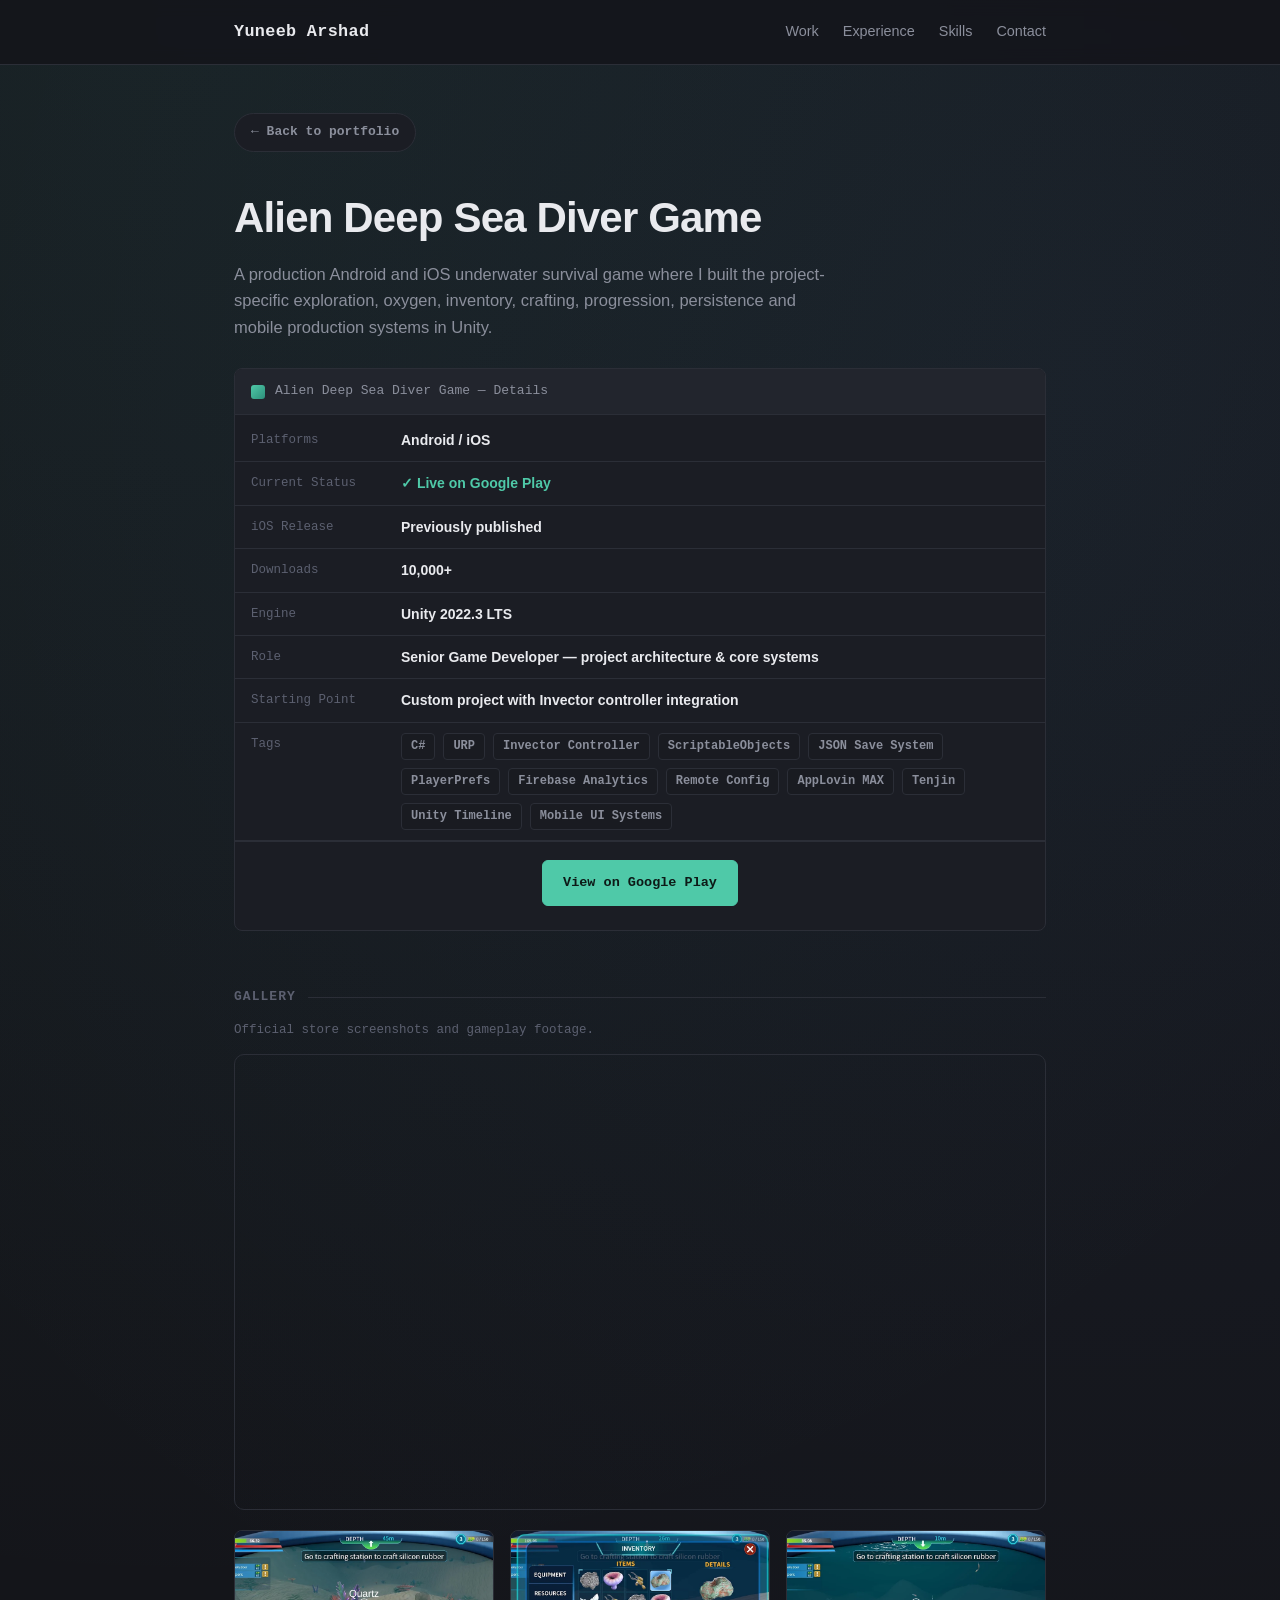
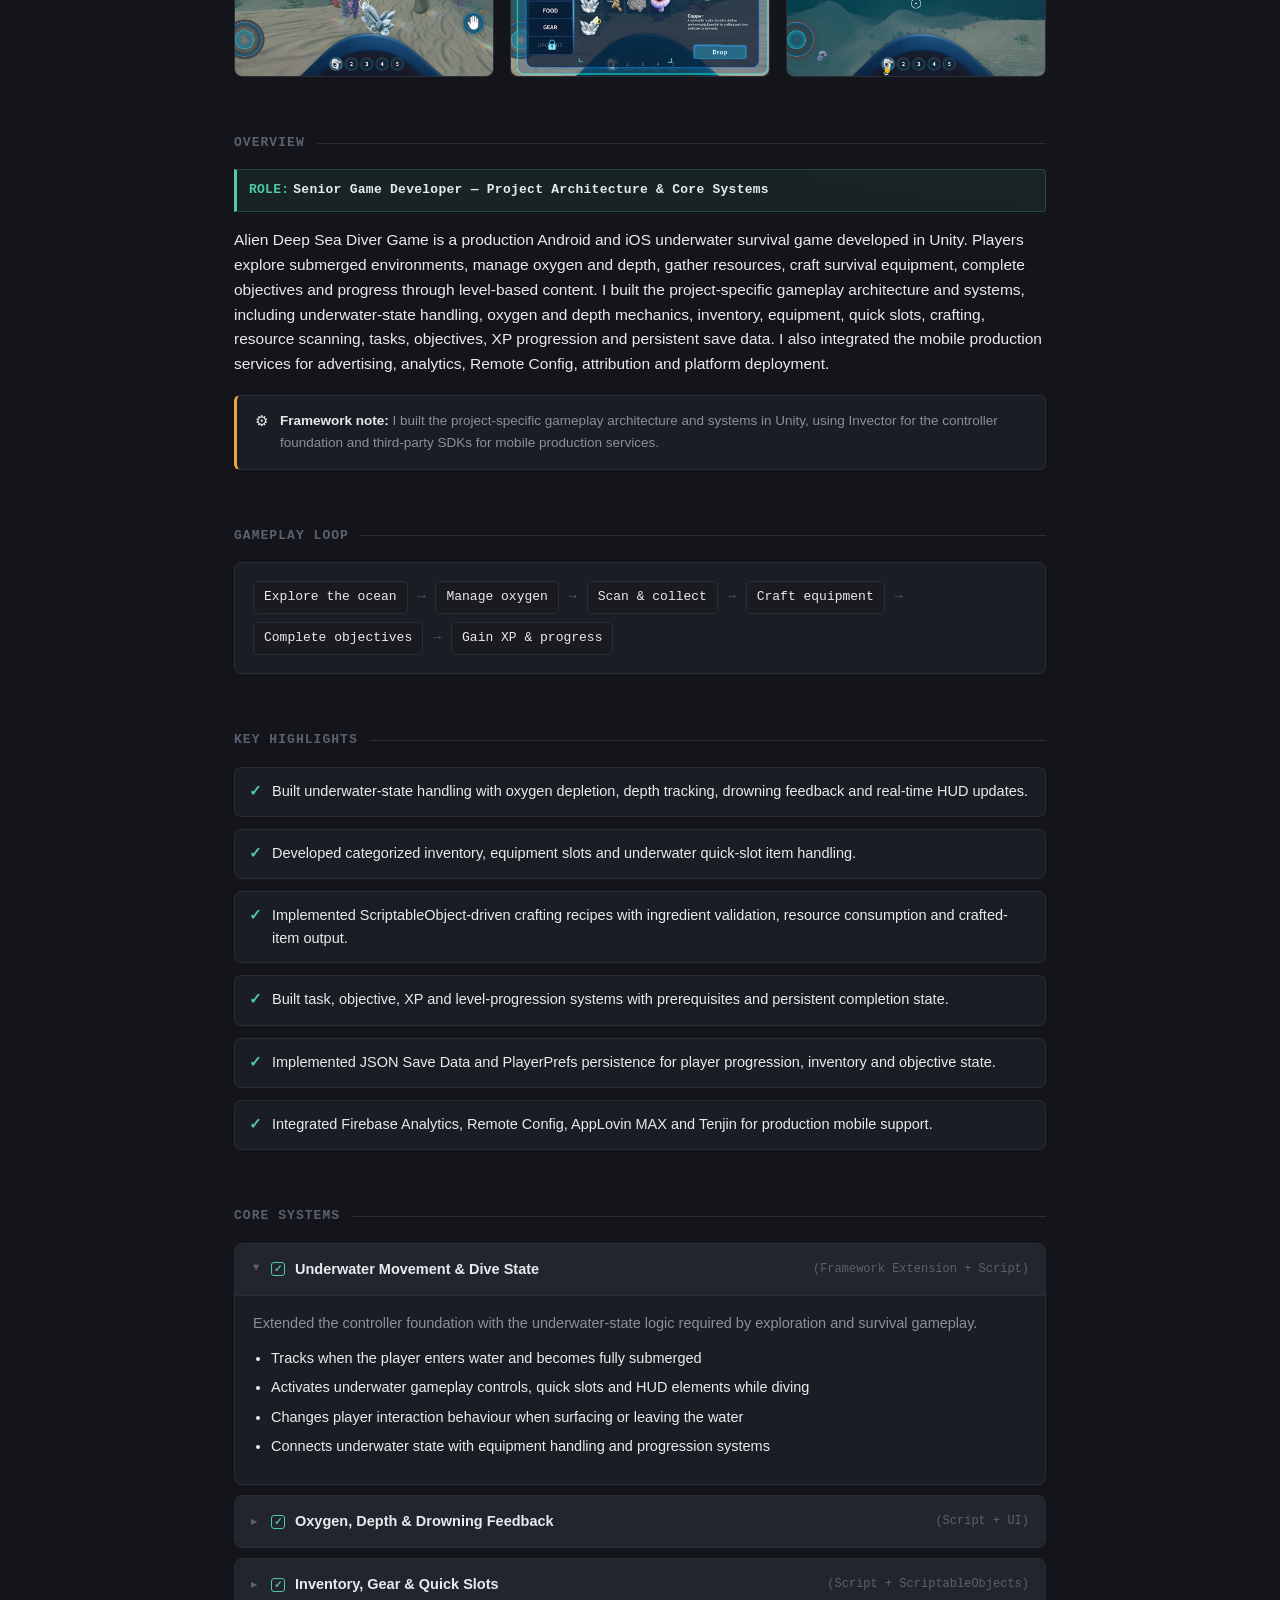
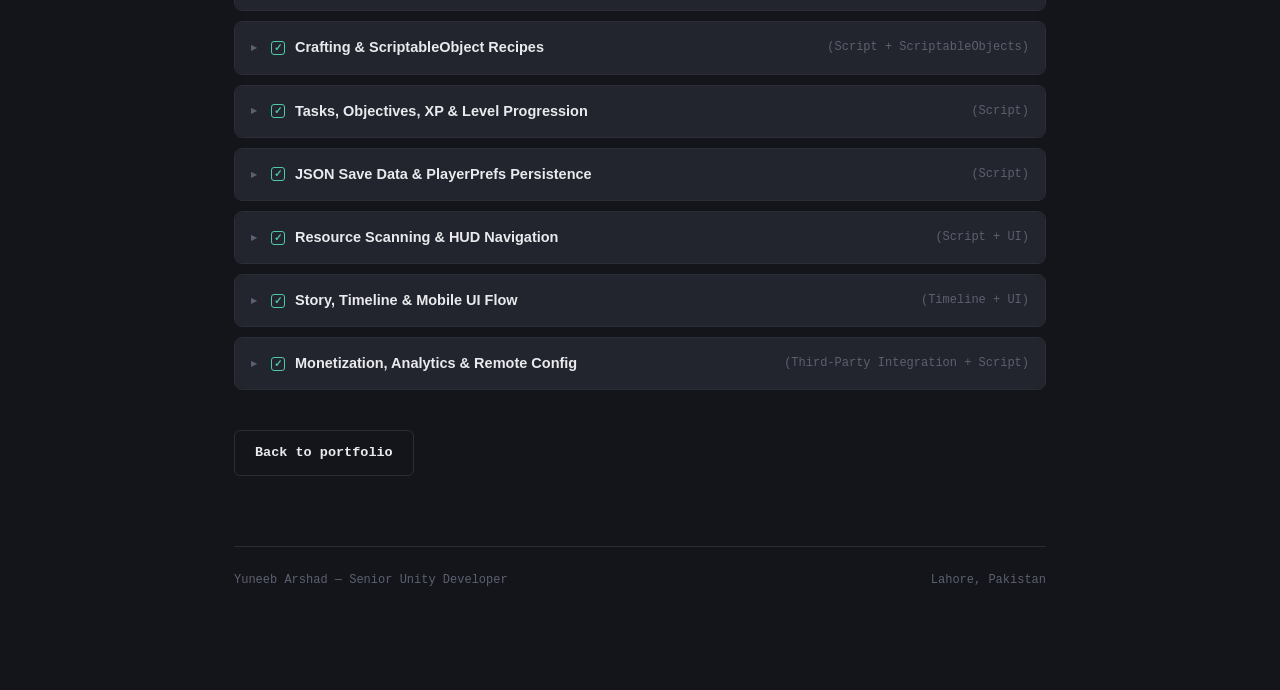
==== projects/alien-deep-sea-diver.html @ b2b0fa7f "Create alien-deep-sea-diver.html" ====
<!DOCTYPE html>
<html lang="en">
<head>
<meta charset="utf-8">
<meta name="viewport" content="width=device-width, initial-scale=1.0">
<meta name="description" content="Senior Unity Developer case study for Alien Deep Sea Diver Game, covering underwater survival systems, oxygen and depth mechanics, inventory, crafting, objectives, progression, JSON persistence, Firebase, AppLovin MAX and Android/iOS production support.">
<title>Alien Deep Sea Diver Game — Case Study — Yuneeb Arshad</title>
<style>
  :root{
    --bg: #14151a;
    --bg-panel: #1b1d24;
    --bg-panel-header: #22252d;
    --bg-field: #191b21;
    --border: #2b2e37;
    --text: #e9eaee;
    --text-muted: #8b8f9c;
    --text-dim: #5c6070;
    --amber: #f2a33c;
    --teal: #4fc9a8;
    --blue: #6c9ef8;
    --mono: ui-monospace, "SF Mono", "Cascadia Code", "JetBrains Mono", Consolas, monospace;
    --sans: -apple-system, "Segoe UI", Inter, Roboto, Helvetica, Arial, sans-serif;
  }
  *{ box-sizing: border-box; }
  html{ scroll-behavior: smooth; }
  body{
    margin:0;
    background: var(--bg);
    background-image:
      radial-gradient(circle at 15% 0%, rgba(79,201,168,0.07), transparent 40%),
      radial-gradient(circle at 85% 10%, rgba(108,158,248,0.06), transparent 40%);
    color: var(--text);
    font-family: var(--sans);
    line-height: 1.6;
  }
  .wrap{ max-width: 860px; margin: 0 auto; padding: 48px 24px 100px; }
  .sitehead{
    position: sticky; top: 0; z-index: 50;
    background: rgba(20,21,26,0.85);
    backdrop-filter: blur(8px);
    border-bottom: 1px solid var(--border);
  }
  .sitehead-inner{
    max-width: 860px; margin: 0 auto; padding: 0 24px;
    display: flex; align-items: center; justify-content: space-between;
    height: 64px;
  }
  .sitehead-logo{
    font-family: var(--mono); font-weight: 600; font-size: 1.05rem;
    color: var(--text); text-decoration: none; letter-spacing: 0.02em;
  }
  .sitehead-nav{ display: flex; gap: 24px; }
  .sitehead-nav a{
    color: var(--text-muted); text-decoration: none;
    font-family: var(--sans); font-size: 0.9rem; font-weight: 500;
  }
  .sitehead-nav a:hover{ color: var(--text); }
  @media (max-width: 560px){ .sitehead-nav{ display: none; } }
  h1{
    font-size: clamp(28px, 5vw, 42px);
    font-weight: 800;
    letter-spacing: -0.02em;
    margin: 0 0 10px;
  }
  .subtitle{
    color: var(--text-muted);
    font-size: 16.5px;
    max-width: 66ch;
    margin: 0 0 28px;
  }
  .back-pill{
    display: inline-flex; align-items: center; gap: 8px;
    font-family: var(--mono); font-size: 13px; font-weight: 600;
    color: var(--text-muted); text-decoration: none;
    background: var(--bg-panel); border: 1px solid var(--border);
    padding: 8px 16px; border-radius: 20px;
    margin-bottom: 32px;
    transition: color 0.15s ease, border-color 0.15s ease, transform 0.15s ease;
  }
  .back-pill:hover{ color: var(--text); border-color: var(--teal); transform: translateX(-2px); }
  .inspector{
    background: var(--bg-panel);
    border: 1px solid var(--border);
    border-radius: 8px;
    overflow: hidden;
    margin-bottom: 40px;
  }
  .inspector-header{
    background: var(--bg-panel-header);
    padding: 12px 16px;
    display:flex; align-items:center; gap:10px;
    border-bottom: 1px solid var(--border);
    font-family: var(--mono); font-size: 13px; color: var(--text-muted);
  }
  .script-icon{
    width:14px; height:14px; border-radius:3px;
    background: linear-gradient(135deg, var(--teal), #2d8f7a);
    flex-shrink:0;
  }
  .inspector-body{ padding: 4px 0; }
  .field-row{
    display:grid; grid-template-columns: 150px 1fr;
    padding: 10px 16px;
    border-bottom: 1px solid var(--border);
    font-size: 14px;
  }
  .field-row:last-child{ border-bottom:none; }
  .field-label{ font-family: var(--mono); color: var(--text-dim); font-size: 12.5px; padding-top:1px; }
  .field-value{ color: var(--text); font-weight: 600; }
  .field-value.live{ color: var(--teal); }
  .field-value.live::before{ content:"✓ "; }
  .inspector-cta{
    padding: 18px 16px 20px;
    display: flex; justify-content: center; gap: 12px; flex-wrap: wrap;
    border-top: 1px solid var(--border);
  }
  .tags{ display:flex; flex-wrap:wrap; gap:8px; }
  .tag{
    font-family: var(--mono); font-size: 12px;
    background: var(--bg-field); border: 1px solid var(--border);
    color: var(--text-muted); padding: 3px 9px; border-radius: 4px;
  }
  h2{
    font-size: 13px;
    font-family: var(--mono);
    text-transform: uppercase;
    letter-spacing: 0.08em;
    color: var(--text-dim);
    margin: 56px 0 16px;
    display:flex; align-items:center; gap:12px;
  }
  h2::after{ content:""; flex:1; height:1px; background: var(--border); }
  p{ color: var(--text); font-size: 15.5px; }
  .overview-role{
    margin: 0 0 16px;
    padding: 10px 12px;
    color: var(--text);
    background: rgba(79, 201, 168, 0.08);
    border: 1px solid rgba(79, 201, 168, 0.22);
    border-left: 3px solid var(--teal);
    border-radius: 0 4px 4px 0;
    font-family: var(--mono);
    font-size: 13px;
    font-weight: 600;
    letter-spacing: 0.02em;
  }
  .overview-role strong{ color: var(--teal); margin-right: 4px; }
  .framework-note{
    display:flex; gap:12px; align-items:flex-start;
    background:var(--bg-panel); border:1px solid var(--border);
    border-left:3px solid var(--amber); border-radius:6px;
    padding:14px 18px; margin:18px 0 8px;
  }
  .framework-note-icon{ font-size:15px; line-height:1; margin-top:3px; flex-shrink:0; }
  .framework-note p{ margin:0; color:var(--text-muted); font-size:13.5px; line-height:1.65; }
  .framework-note strong{ color:var(--text); }
  .gallery-note{
    color: var(--text-dim);
    font-family: var(--mono);
    font-size: 12.5px;
    margin: -4px 0 14px;
  }
  .gallery-video{
    position: relative; width: 100%; aspect-ratio: 16 / 9;
    border-radius: 10px; overflow: hidden;
    border: 1px solid var(--border); margin-bottom: 20px;
  }
  .gallery-video iframe{ position: absolute; inset: 0; width: 100%; height: 100%; border: 0; }
  .gallery-grid{
    display: grid; grid-template-columns: repeat(2, 1fr);
    gap: 16px; margin-bottom: 40px;
  }
  .gallery-grid img{
    width: 100%; height: 100%; aspect-ratio: 16 / 9; object-fit: cover;
    border-radius: 8px; border: 1px solid var(--border); display: block;
    transition: transform 0.15s ease, border-color 0.15s ease; cursor: zoom-in;
  }
  .gallery-grid img:hover{ transform: translateY(-2px); border-color: var(--teal); }
  @media (min-width: 720px){ .gallery-grid{ grid-template-columns: repeat(3, 1fr); } }
  .loop{
    display:flex; flex-wrap:wrap; gap:8px; align-items:center;
    font-family: var(--mono); font-size: 13px;
    background: var(--bg-panel); border:1px solid var(--border);
    border-radius: 8px; padding: 18px; margin: 8px 0 0;
  }
  .loop span.step{ color: var(--text); background: var(--bg-field); border:1px solid var(--border); padding:5px 10px; border-radius:5px; }
  .loop span.arrow{ color: var(--text-dim); margin: 0 2px; }
  .contrib-list{ margin: 8px 0 0; padding-left: 0; list-style:none; }
  .contrib-list li{
    display:flex; gap:10px; align-items:flex-start;
    font-size: 14.5px; color: var(--text); margin-bottom: 12px;
    background: var(--bg-panel); border:1px solid var(--border);
    border-radius: 7px; padding: 12px 14px;
  }
  .contrib-list li::before{
    content:"✓"; color: var(--teal); font-family: var(--mono); font-weight:700;
    flex-shrink:0; margin-top:1px;
  }
  details.component{
    background: var(--bg-panel); border: 1px solid var(--border);
    border-radius: 8px; margin-bottom: 10px; overflow: hidden;
  }
  details.component summary{
    list-style: none; cursor: pointer; padding: 14px 16px;
    display:flex; align-items:center; gap:10px;
    background: var(--bg-panel-header); font-weight: 700; font-size: 14.5px;
  }
  details.component summary::-webkit-details-marker{ display:none; }
  details.component summary::before{
    content:"▸"; color: var(--text-dim); font-size: 11px;
    transition: transform 0.15s ease; width: 10px;
  }
  details.component[open] summary::before{ transform: rotate(90deg); }
  .comp-check{
    width:14px; height:14px; border:1.5px solid var(--teal); border-radius:3px;
    display:flex; align-items:center; justify-content:center;
    color: var(--teal); font-size: 10px; flex-shrink:0;
  }
  .comp-suffix{ color: var(--text-dim); font-weight: 400; font-family: var(--mono); font-size: 12px; margin-left: auto; }
  .component-body{ padding: 16px 18px 20px; border-top: 1px solid var(--border); }
  .component-body p{ margin: 0 0 12px; color: var(--text-muted); font-size: 14.5px; }
  .component-body ul{ margin: 0; padding-left: 18px; }
  .component-body li{ color: var(--text); font-size: 14.5px; margin-bottom: 6px; }
  .cta-row{ display:flex; gap:12px; flex-wrap:wrap; margin-top: 40px; }
  .btn{
    font-family: var(--mono); font-size: 13.5px; font-weight:600;
    padding: 11px 20px; border-radius: 6px; text-decoration:none;
    border:1px solid var(--border);
  }
  .btn-primary{ background: var(--teal); color: #0d1a17; border-color: var(--teal); }
  .btn-ghost{ color: var(--text); background: transparent; }
  .btn-ghost:hover{ background: var(--bg-panel); }
  footer{
    margin-top: 70px; padding-top: 24px; border-top: 1px solid var(--border);
    font-family: var(--mono); font-size: 12px; color: var(--text-dim);
    display:flex; justify-content:space-between; flex-wrap:wrap; gap:8px;
  }
  footer a{ color: var(--text-dim); }
  .lightbox-overlay{
    position: fixed; inset: 0; background: rgba(8,9,12,0.94);
    display: none; align-items: center; justify-content: center;
    z-index: 1000; flex-direction: column;
  }
  .lightbox-overlay.active{ display: flex; }
  .lightbox-img{ max-width: 88vw; max-height: 78vh; border-radius: 8px; border: 1px solid var(--border); }
  .lightbox-close{
    position: absolute; top: 20px; right: 28px;
    font-size: 32px; line-height: 1; color: #fff;
    background: none; border: none; cursor: pointer;
  }
  .lightbox-nav{
    position: absolute; top: 50%; transform: translateY(-50%);
    width: 44px; height: 44px; border-radius: 50%;
    background: rgba(255,255,255,0.08); border: 1px solid rgba(255,255,255,0.2);
    color: #fff; font-size: 20px; cursor: pointer;
    display: flex; align-items: center; justify-content: center;
  }
  .lightbox-nav:hover{ background: rgba(255,255,255,0.16); }
  .lightbox-prev{ left: 20px; }
  .lightbox-next{ right: 20px; }
  .lightbox-counter{ margin-top: 14px; color: rgba(255,255,255,0.6); font-family: var(--mono); font-size: 13px; }
  @media (max-width: 560px){
    .field-row{ grid-template-columns: 1fr; gap: 3px; }
    .comp-suffix{ display:none; }
  }
  @media (max-width: 640px){
    .lightbox-nav{ width: 38px; height: 38px; font-size: 16px; }
    .lightbox-prev{ left: 8px; }
    .lightbox-next{ right: 8px; }
  }
</style>
</head>
<body>
<header class="sitehead">
  <div class="sitehead-inner">
    <a class="sitehead-logo" href="../index.html">Yuneeb Arshad</a>
    <nav aria-label="Portfolio navigation" class="sitehead-nav">
      <a href="../index.html#work">Work</a>
      <a href="../index.html#experience">Experience</a>
      <a href="../index.html#skills">Skills</a>
      <a href="../index.html#contact">Contact</a>
    </nav>
  </div>
</header>

<div class="wrap">
  <a class="back-pill" href="../index.html#work">← Back to portfolio</a>

  <h1>Alien Deep Sea Diver Game</h1>
  <p class="subtitle">
    A production Android and iOS underwater survival game where I built the project-specific
    exploration, oxygen, inventory, crafting, progression, persistence and mobile production systems in Unity.
  </p>

  <div class="inspector">
    <div class="inspector-header"><span aria-hidden="true" class="script-icon"></span>Alien Deep Sea Diver Game — Details</div>
    <div class="inspector-body">
      <div class="field-row"><span class="field-label">Platforms</span><span class="field-value">Android / iOS</span></div>
      <div class="field-row"><span class="field-label">Current Status</span><span class="field-value live">Live on Google Play</span></div>
      <div class="field-row"><span class="field-label">iOS Release</span><span class="field-value">Previously published</span></div>
      <div class="field-row"><span class="field-label">Downloads</span><span class="field-value">10,000+</span></div>
      <div class="field-row"><span class="field-label">Engine</span><span class="field-value">Unity 2022.3 LTS</span></div>
      <div class="field-row"><span class="field-label">Role</span><span class="field-value">Senior Game Developer — project architecture &amp; core systems</span></div>
      <div class="field-row"><span class="field-label">Starting Point</span><span class="field-value">Custom project with Invector controller integration</span></div>
      <div class="field-row">
        <span class="field-label">Tags</span>
        <span class="field-value"><span class="tags">
          <span class="tag">C#</span>
          <span class="tag">URP</span>
          <span class="tag">Invector Controller</span>
          <span class="tag">ScriptableObjects</span>
          <span class="tag">JSON Save System</span>
          <span class="tag">PlayerPrefs</span>
          <span class="tag">Firebase Analytics</span>
          <span class="tag">Remote Config</span>
          <span class="tag">AppLovin MAX</span>
          <span class="tag">Tenjin</span>
          <span class="tag">Unity Timeline</span>
          <span class="tag">Mobile UI Systems</span>
        </span></span>
      </div>
      <div class="inspector-cta">
        <a class="btn btn-primary" href="https://play.google.com/store/apps/details?id=com.underwater.world.explore.craft.survive.game&amp;hl=en" target="_blank" rel="noopener">View on Google Play</a>
      </div>
    </div>
  </div>

  <h2>Gallery</h2>
  <p class="gallery-note">Official store screenshots and gameplay footage.</p>
  <div class="gallery-video">
    <iframe src="https://www.youtube.com/embed/T2_-EYL-f7Q" title="Alien Deep Sea Diver Game gameplay" allow="accelerometer; autoplay; clipboard-write; encrypted-media; gyroscope; picture-in-picture" allowfullscreen></iframe>
  </div>
  <div class="gallery-grid">
    <img src="images/deep-sea-1.png" alt="Underwater world exploration in Alien Deep Sea Diver Game">
    <img src="images/deep-sea-2.png" alt="Oxygen, depth and underwater HUD in Alien Deep Sea Diver Game">
    <img src="images/deep-sea-3.png" alt="Inventory, crafting and progression gameplay in Alien Deep Sea Diver Game">
  </div>

  <h2>Overview</h2>
  <p class="overview-role"><strong>ROLE:</strong>Senior Game Developer — Project Architecture &amp; Core Systems</p>
  <p>
    Alien Deep Sea Diver Game is a production Android and iOS underwater survival game developed in Unity.
    Players explore submerged environments, manage oxygen and depth, gather resources, craft survival equipment,
    complete objectives and progress through level-based content. I built the project-specific gameplay architecture
    and systems, including underwater-state handling, oxygen and depth mechanics, inventory, equipment, quick slots,
    crafting, resource scanning, tasks, objectives, XP progression and persistent save data. I also integrated the
    mobile production services for advertising, analytics, Remote Config, attribution and platform deployment.
  </p>
  <div class="framework-note">
    <span aria-hidden="true" class="framework-note-icon">⚙</span>
    <p><strong>Framework note:</strong> I built the project-specific gameplay architecture and systems in Unity, using Invector for the controller foundation and third-party SDKs for mobile production services.</p>
  </div>

  <h2>Gameplay Loop</h2>
  <div class="loop">
    <span class="step">Explore the ocean</span><span class="arrow">→</span>
    <span class="step">Manage oxygen</span><span class="arrow">→</span>
    <span class="step">Scan &amp; collect</span><span class="arrow">→</span>
    <span class="step">Craft equipment</span><span class="arrow">→</span>
    <span class="step">Complete objectives</span><span class="arrow">→</span>
    <span class="step">Gain XP &amp; progress</span>
  </div>

  <h2>Key Highlights</h2>
  <ul class="contrib-list">
    <li>Built underwater-state handling with oxygen depletion, depth tracking, drowning feedback and real-time HUD updates.</li>
    <li>Developed categorized inventory, equipment slots and underwater quick-slot item handling.</li>
    <li>Implemented ScriptableObject-driven crafting recipes with ingredient validation, resource consumption and crafted-item output.</li>
    <li>Built task, objective, XP and level-progression systems with prerequisites and persistent completion state.</li>
    <li>Implemented JSON Save Data and PlayerPrefs persistence for player progression, inventory and objective state.</li>
    <li>Integrated Firebase Analytics, Remote Config, AppLovin MAX and Tenjin for production mobile support.</li>
  </ul>

  <h2>Core Systems</h2>

  <details class="component" open>
    <summary><span class="comp-check">✓</span>Underwater Movement &amp; Dive State<span class="comp-suffix">(Framework Extension + Script)</span></summary>
    <div class="component-body">
      <p>Extended the controller foundation with the underwater-state logic required by exploration and survival gameplay.</p>
      <ul>
        <li>Tracks when the player enters water and becomes fully submerged</li>
        <li>Activates underwater gameplay controls, quick slots and HUD elements while diving</li>
        <li>Changes player interaction behaviour when surfacing or leaving the water</li>
        <li>Connects underwater state with equipment handling and progression systems</li>
      </ul>
    </div>
  </details>

  <details class="component">
    <summary><span class="comp-check">✓</span>Oxygen, Depth &amp; Drowning Feedback<span class="comp-suffix">(Script + UI)</span></summary>
    <div class="component-body">
      <p>Built the primary survival layer that measures dive depth and communicates remaining oxygen to the player.</p>
      <ul>
        <li>Drains oxygen while the player remains underwater</li>
        <li>Calculates depth relative to the water surface</li>
        <li>Updates oxygen sliders, percentage text and depth indicators in real time</li>
        <li>Triggers low-oxygen and drowning feedback through the gameplay UI</li>
      </ul>
    </div>
  </details>

  <details class="component">
    <summary><span class="comp-check">✓</span>Inventory, Gear &amp; Quick Slots<span class="comp-suffix">(Script + ScriptableObjects)</span></summary>
    <div class="component-body">
      <p>Implemented categorized item storage and equipment handling for survival tools, resources, food and wearable gear.</p>
      <ul>
        <li>Separates equipment, gear, resources and food into defined inventory categories</li>
        <li>Supports gear slots for suit, fins, oxygen tank, gloves and chip equipment</li>
        <li>Allows usable underwater items to be assigned to quick slots</li>
        <li>Connects pickup, equip, drop and held-item behaviour with the world interaction system</li>
      </ul>
    </div>
  </details>

  <details class="component">
    <summary><span class="comp-check">✓</span>Crafting &amp; ScriptableObject Recipes<span class="comp-suffix">(Script + ScriptableObjects)</span></summary>
    <div class="component-body">
      <p>Built a data-driven crafting system that connects recipe requirements with inventory consumption and progression.</p>
      <ul>
        <li>Defines crafted items and ingredient requirements through ScriptableObject recipes</li>
        <li>Validates resource availability before crafting</li>
        <li>Consumes required ingredients and adds the crafted result to inventory</li>
        <li>Updates connected task, objective and feedback systems after crafting</li>
      </ul>
    </div>
  </details>

  <details class="component">
    <summary><span class="comp-check">✓</span>Tasks, Objectives, XP &amp; Level Progression<span class="comp-suffix">(Script)</span></summary>
    <div class="component-body">
      <p>Implemented guided progression that activates level-specific goals and connects player actions with XP and unlock flow.</p>
      <ul>
        <li>Loads tasks and objectives for the active progression level</li>
        <li>Supports prerequisites, resource collection and crafting objectives</li>
        <li>Records objective completion and updates task interfaces</li>
        <li>Awards XP and coordinates pending level-up confirmation before unlocking later content</li>
      </ul>
    </div>
  </details>

  <details class="component">
    <summary><span class="comp-check">✓</span>JSON Save Data &amp; PlayerPrefs Persistence<span class="comp-suffix">(Script)</span></summary>
    <div class="component-body">
      <p>Used local persistence to restore progression and item state across application sessions.</p>
      <ul>
        <li>Stores structured player-level and inventory data through JSON serialization</li>
        <li>Stores task and objective completion state through PlayerPrefs</li>
        <li>Restores equipped items, quick-slot selections and progression state during loading</li>
        <li>Connects save updates with inventory, crafting, scanning and level progression</li>
      </ul>
    </div>
  </details>

  <details class="component">
    <summary><span class="comp-check">✓</span>Resource Scanning &amp; HUD Navigation<span class="comp-suffix">(Script + UI)</span></summary>
    <div class="component-body">
      <p>Built resource-discovery and navigation feedback to help mobile players locate useful underwater interactables.</p>
      <ul>
        <li>Tracks nearby scannable and collectible resources</li>
        <li>Displays navigation markers and off-screen guidance for relevant world targets</li>
        <li>Connects scanning state with item discovery and progression</li>
        <li>Coordinates pickup interactions with inventory and objective updates</li>
      </ul>
    </div>
  </details>

  <details class="component">
    <summary><span class="comp-check">✓</span>Story, Timeline &amp; Mobile UI Flow<span class="comp-suffix">(Timeline + UI)</span></summary>
    <div class="component-body">
      <p>Implemented the presentation flow that connects story sequences, loading, gameplay and the primary mobile interfaces.</p>
      <ul>
        <li>Uses Unity Timeline for staged story and cutscene sequences</li>
        <li>Coordinates image-based dialogue and gameplay transitions</li>
        <li>Built main menu, loading, pause, gameplay, inventory, crafting and task interfaces</li>
        <li>Connects mobile UI state with underwater gameplay and progression</li>
      </ul>
    </div>
  </details>

  <details class="component">
    <summary><span class="comp-check">✓</span>Monetization, Analytics &amp; Remote Config<span class="comp-suffix">(Third-Party Integration + Script)</span></summary>
    <div class="component-body">
      <p>Integrated the production services used for advertising, analytics, attribution and remote tuning.</p>
      <ul>
        <li>Integrated AppLovin MAX advertising flows for the mobile release</li>
        <li>Instrumented gameplay and production events through Firebase Analytics</li>
        <li>Connected selected values with Firebase Remote Config for production tuning</li>
        <li>Integrated Tenjin attribution and impression-level ad revenue tracking</li>
        <li>Prepared the project for Android and iOS deployment</li>
      </ul>
    </div>
  </details>

  <div class="cta-row"><a class="btn btn-ghost" href="../index.html#work">Back to portfolio</a></div>
  <footer><span>Yuneeb Arshad — Senior Unity Developer</span><span>Lahore, Pakistan</span></footer>
</div>

<div aria-hidden="true" class="lightbox-overlay" id="lightboxOverlay">
  <button aria-label="Close" class="lightbox-close" id="lightboxClose">×</button>
  <button aria-label="Previous image" class="lightbox-nav lightbox-prev" id="lightboxPrev">❮</button>
  <img alt="" class="lightbox-img" id="lightboxImg" src="">
  <button aria-label="Next image" class="lightbox-nav lightbox-next" id="lightboxNext">❯</button>
  <div class="lightbox-counter" id="lightboxCounter"></div>
</div>

<script>
(function(){
  var imgs = Array.prototype.slice.call(document.querySelectorAll('.gallery-grid img'));
  if(!imgs.length) return;
  var overlay = document.getElementById('lightboxOverlay');
  var imgEl = document.getElementById('lightboxImg');
  var counter = document.getElementById('lightboxCounter');
  var closeBtn = document.getElementById('lightboxClose');
  var prevBtn = document.getElementById('lightboxPrev');
  var nextBtn = document.getElementById('lightboxNext');
  var current = 0;
  function show(i){
    current = (i + imgs.length) % imgs.length;
    imgEl.src = imgs[current].src;
    imgEl.alt = imgs[current].alt;
    counter.textContent = (current + 1) + ' / ' + imgs.length;
  }
  function open(i){ show(i); overlay.classList.add('active'); overlay.setAttribute('aria-hidden', 'false'); }
  function close(){ overlay.classList.remove('active'); overlay.setAttribute('aria-hidden', 'true'); }
  imgs.forEach(function(img, i){ img.addEventListener('click', function(){ open(i); }); });
  closeBtn.addEventListener('click', close);
  prevBtn.addEventListener('click', function(){ show(current - 1); });
  nextBtn.addEventListener('click', function(){ show(current + 1); });
  overlay.addEventListener('click', function(e){ if(e.target === overlay) close(); });
  document.addEventListener('keydown', function(e){
    if(!overlay.classList.contains('active')) return;
    if(e.key === 'Escape') close();
    if(e.key === 'ArrowLeft') show(current - 1);
    if(e.key === 'ArrowRight') show(current + 1);
  });
})();
</script>
</body>
</html>
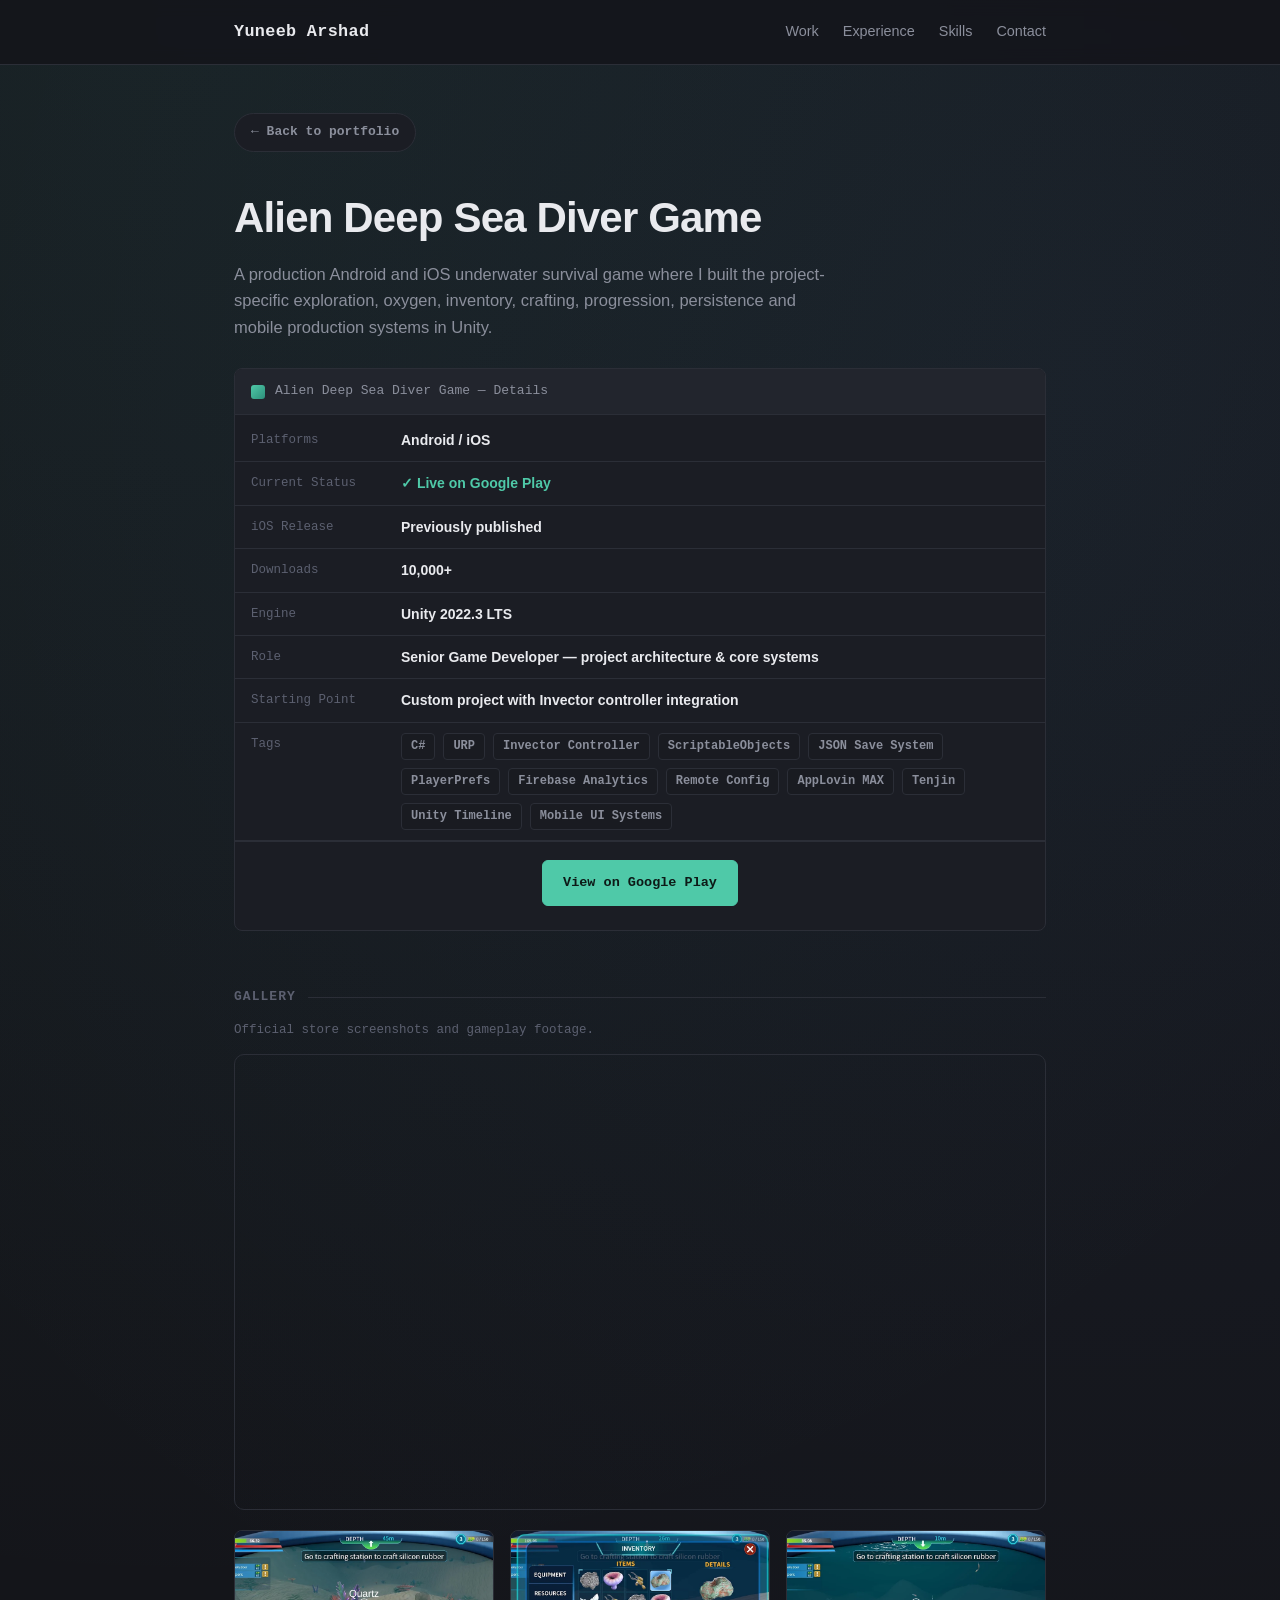
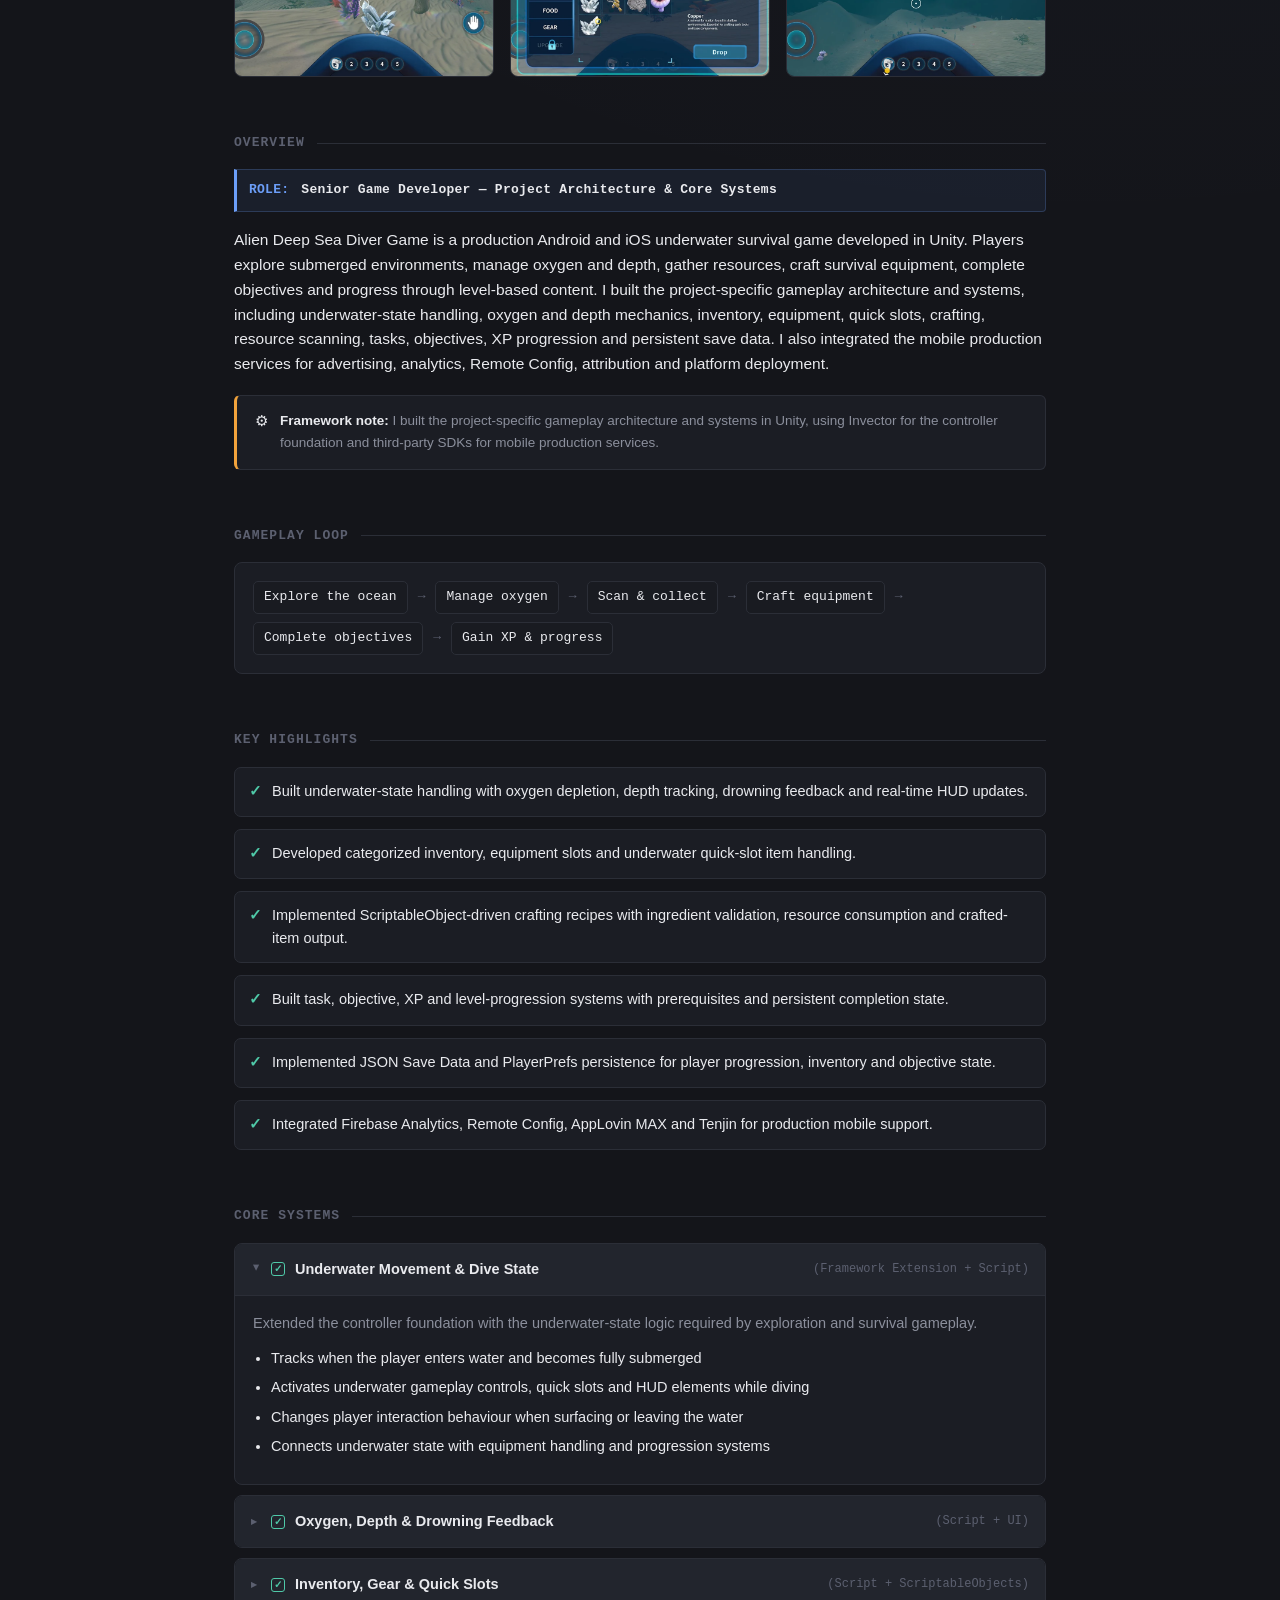
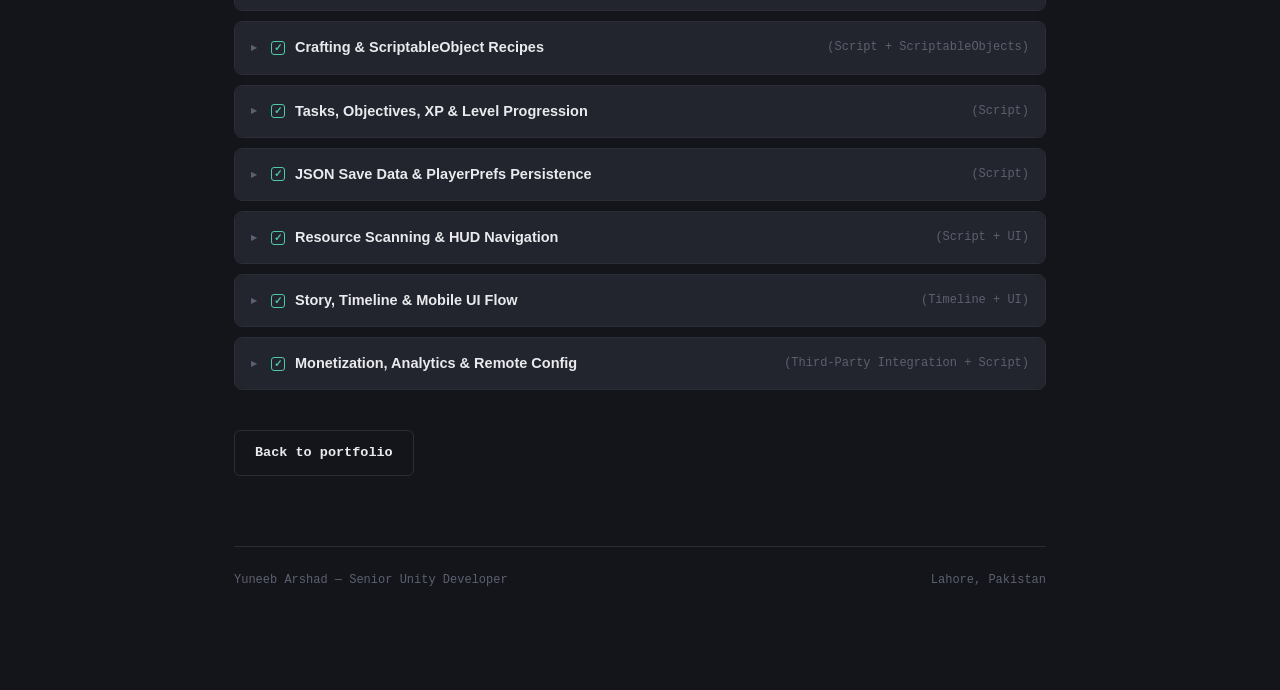
==== commit a45eecf5: "Update alien-deep-sea-diver.html" ====
--- a/projects/alien-deep-sea-diver.html
+++ b/projects/alien-deep-sea-diver.html
@@ -135,16 +135,19 @@
     margin: 0 0 16px;
     padding: 10px 12px;
     color: var(--text);
-    background: rgba(79, 201, 168, 0.08);
-    border: 1px solid rgba(79, 201, 168, 0.22);
-    border-left: 3px solid var(--teal);
+    background: rgba(108, 158, 248, 0.08);
+    border: 1px solid rgba(108, 158, 248, 0.22);
+    border-left: 3px solid var(--blue);
     border-radius: 0 4px 4px 0;
     font-family: var(--mono);
     font-size: 13px;
     font-weight: 600;
     letter-spacing: 0.02em;
   }
-  .overview-role strong{ color: var(--teal); margin-right: 4px; }
+  .overview-role strong{
+    color: var(--blue);
+    margin-right: 4px;
+  }
   .framework-note{
     display:flex; gap:12px; align-items:flex-start;
     background:var(--bg-panel); border:1px solid var(--border);
@@ -337,7 +340,7 @@
   </div>
 
   <h2>Overview</h2>
-  <p class="overview-role"><strong>ROLE:</strong>Senior Game Developer — Project Architecture &amp; Core Systems</p>
+  <p class="overview-role"><strong>ROLE:</strong> Senior Game Developer — Project Architecture &amp; Core Systems</p>
   <p>
     Alien Deep Sea Diver Game is a production Android and iOS underwater survival game developed in Unity.
     Players explore submerged environments, manage oxygen and depth, gather resources, craft survival equipment,
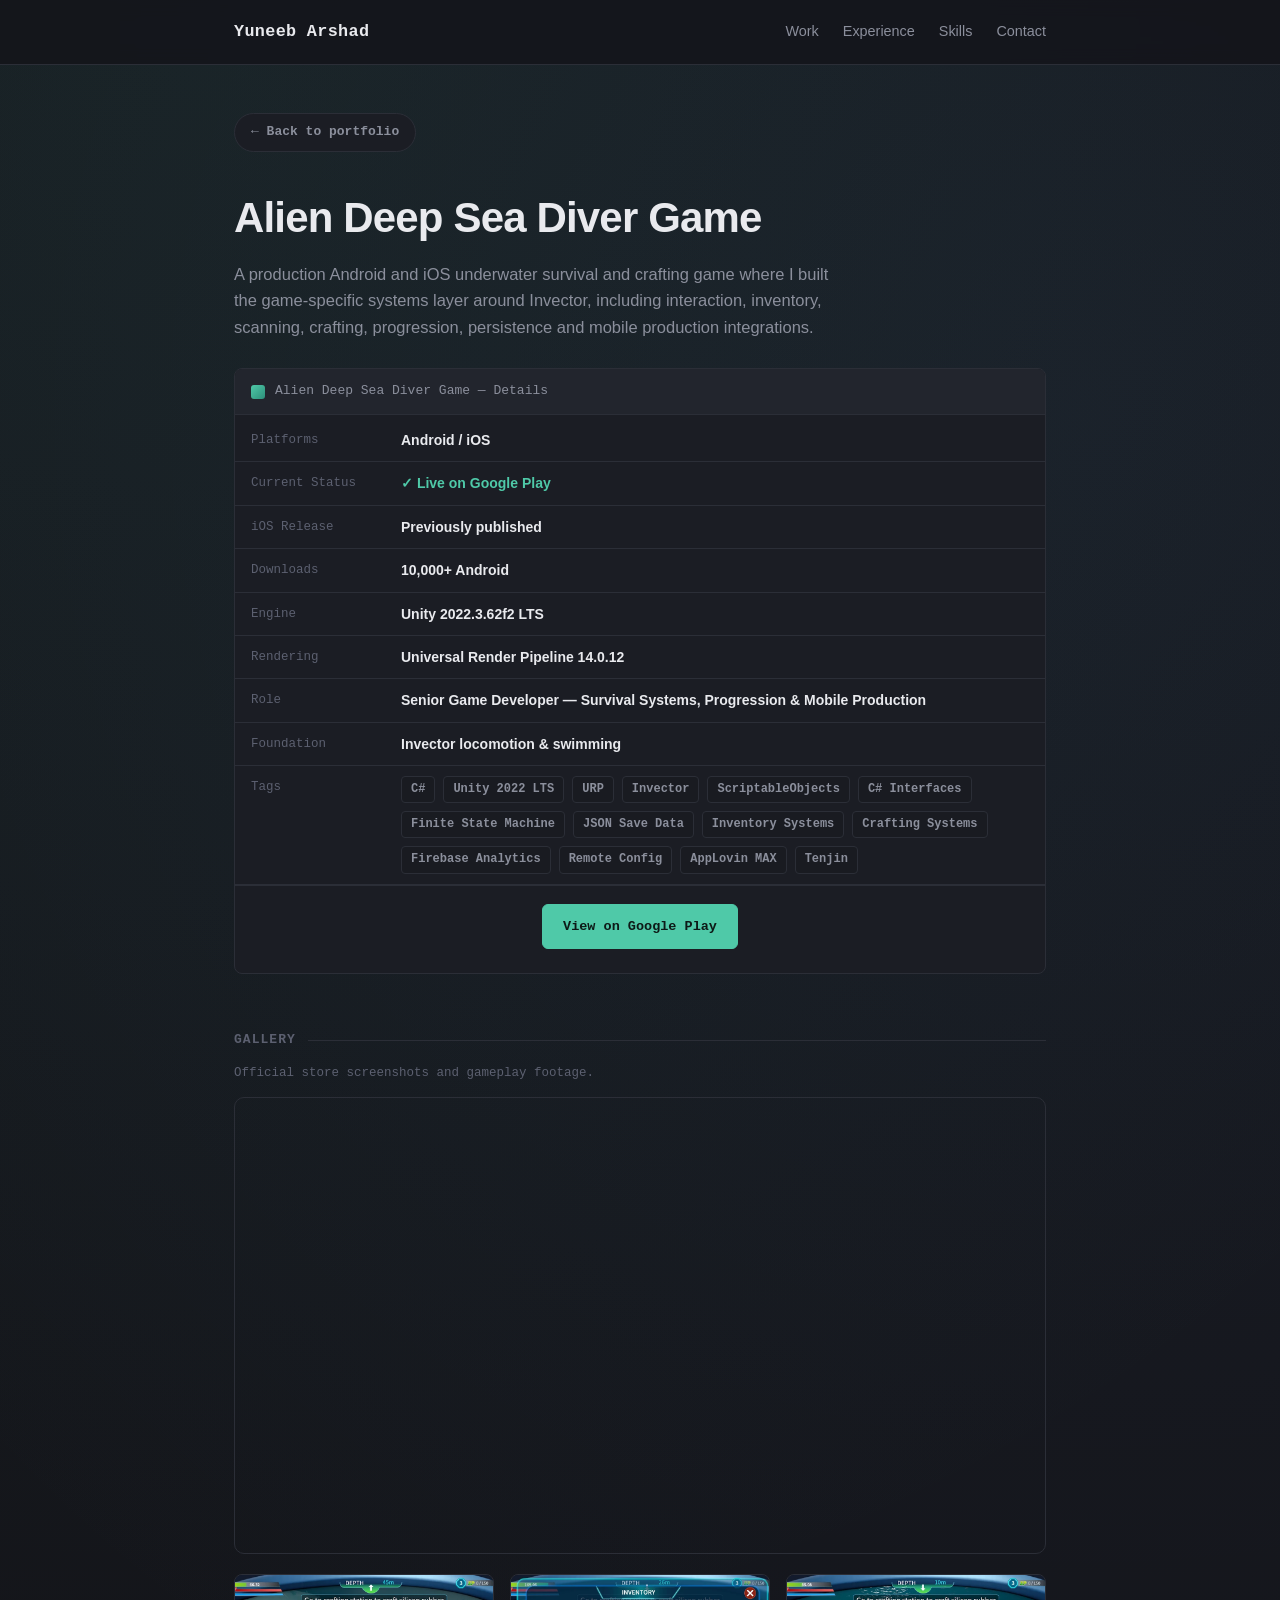
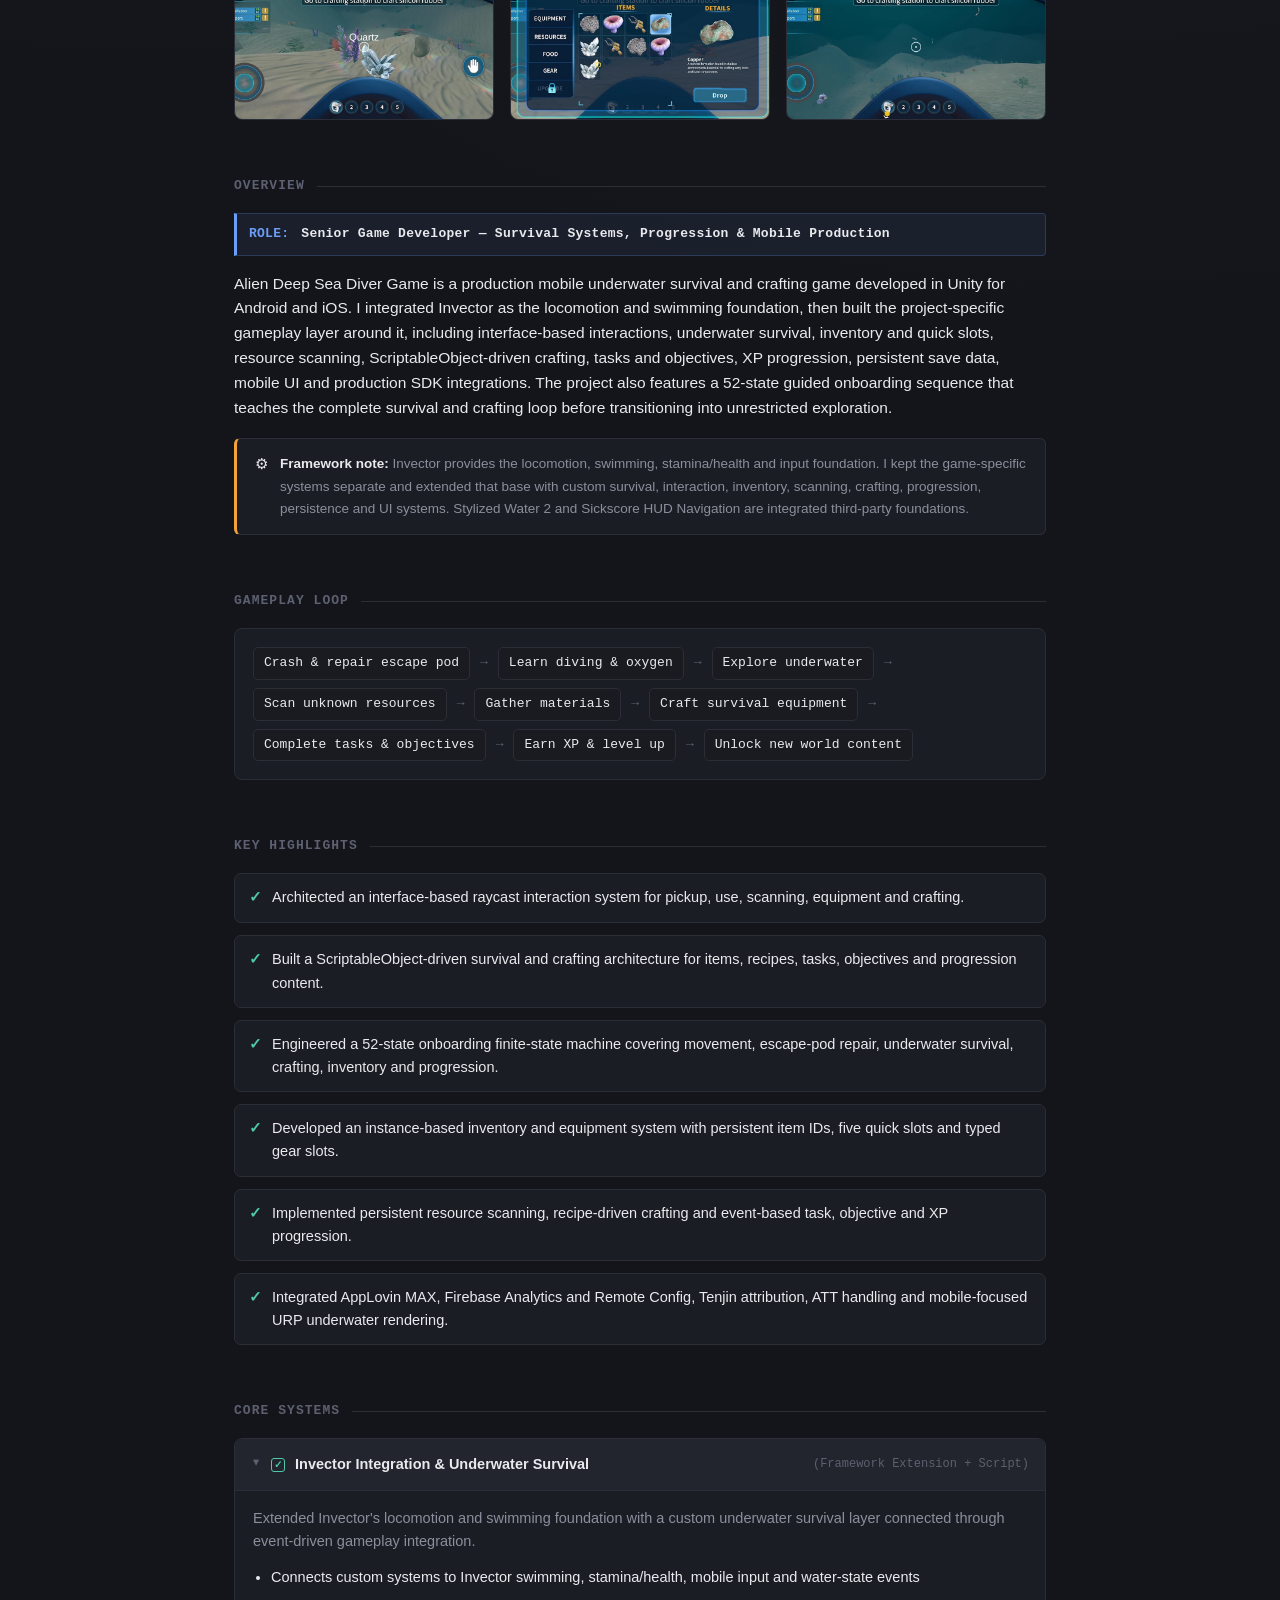
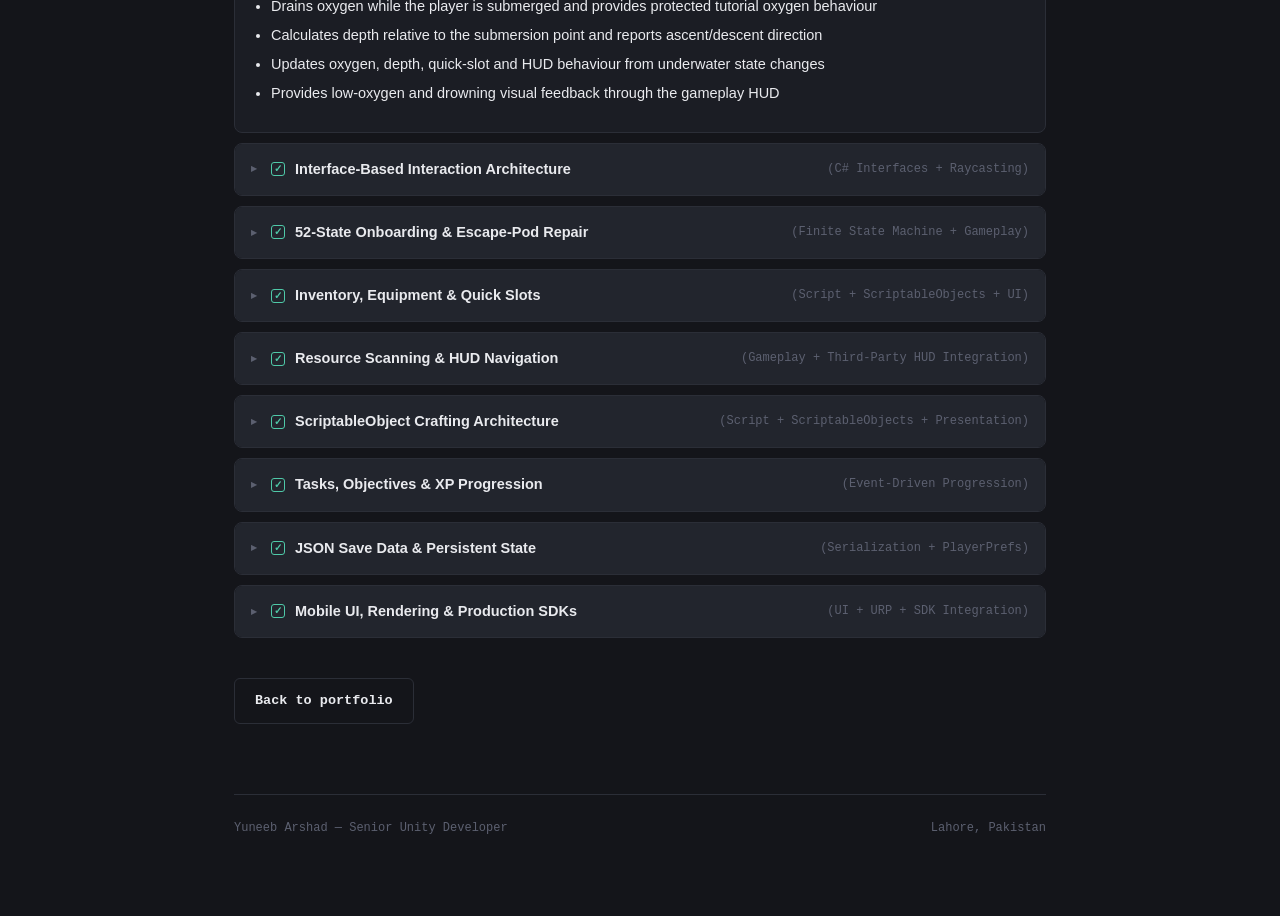
==== commit 367dcf71: "Update alien-deep-sea-diver.html" ====
--- a/projects/alien-deep-sea-diver.html
+++ b/projects/alien-deep-sea-diver.html
@@ -3,7 +3,7 @@
 <head>
 <meta charset="utf-8">
 <meta name="viewport" content="width=device-width, initial-scale=1.0">
-<meta name="description" content="Senior Unity Developer case study for Alien Deep Sea Diver Game, covering underwater survival systems, oxygen and depth mechanics, inventory, crafting, objectives, progression, JSON persistence, Firebase, AppLovin MAX and Android/iOS production support.">
+<meta name="description" content="Senior Unity Developer case study for Alien Deep Sea Diver Game, covering interface-based interaction architecture, ScriptableObject-driven survival and crafting systems, a 52-state onboarding FSM, inventory, scanning, progression, JSON persistence, mobile rendering and production SDK integrations.">
 <title>Alien Deep Sea Diver Game — Case Study — Yuneeb Arshad</title>
 <style>
   :root{
@@ -291,8 +291,8 @@
 
   <h1>Alien Deep Sea Diver Game</h1>
   <p class="subtitle">
-    A production Android and iOS underwater survival game where I built the project-specific
-    exploration, oxygen, inventory, crafting, progression, persistence and mobile production systems in Unity.
+    A production Android and iOS underwater survival and crafting game where I built the game-specific
+    systems layer around Invector, including interaction, inventory, scanning, crafting, progression, persistence and mobile production integrations.
   </p>
 
   <div class="inspector">
@@ -301,25 +301,28 @@
       <div class="field-row"><span class="field-label">Platforms</span><span class="field-value">Android / iOS</span></div>
       <div class="field-row"><span class="field-label">Current Status</span><span class="field-value live">Live on Google Play</span></div>
       <div class="field-row"><span class="field-label">iOS Release</span><span class="field-value">Previously published</span></div>
-      <div class="field-row"><span class="field-label">Downloads</span><span class="field-value">10,000+</span></div>
-      <div class="field-row"><span class="field-label">Engine</span><span class="field-value">Unity 2022.3 LTS</span></div>
-      <div class="field-row"><span class="field-label">Role</span><span class="field-value">Senior Game Developer — project architecture &amp; core systems</span></div>
-      <div class="field-row"><span class="field-label">Starting Point</span><span class="field-value">Custom project with Invector controller integration</span></div>
+      <div class="field-row"><span class="field-label">Downloads</span><span class="field-value">10,000+ Android</span></div>
+      <div class="field-row"><span class="field-label">Engine</span><span class="field-value">Unity 2022.3.62f2 LTS</span></div>
+      <div class="field-row"><span class="field-label">Rendering</span><span class="field-value">Universal Render Pipeline 14.0.12</span></div>
+      <div class="field-row"><span class="field-label">Role</span><span class="field-value">Senior Game Developer — Survival Systems, Progression &amp; Mobile Production</span></div>
+      <div class="field-row"><span class="field-label">Foundation</span><span class="field-value">Invector locomotion &amp; swimming</span></div>
       <div class="field-row">
         <span class="field-label">Tags</span>
         <span class="field-value"><span class="tags">
           <span class="tag">C#</span>
+          <span class="tag">Unity 2022 LTS</span>
           <span class="tag">URP</span>
-          <span class="tag">Invector Controller</span>
+          <span class="tag">Invector</span>
           <span class="tag">ScriptableObjects</span>
-          <span class="tag">JSON Save System</span>
-          <span class="tag">PlayerPrefs</span>
+          <span class="tag">C# Interfaces</span>
+          <span class="tag">Finite State Machine</span>
+          <span class="tag">JSON Save Data</span>
+          <span class="tag">Inventory Systems</span>
+          <span class="tag">Crafting Systems</span>
           <span class="tag">Firebase Analytics</span>
           <span class="tag">Remote Config</span>
           <span class="tag">AppLovin MAX</span>
           <span class="tag">Tenjin</span>
-          <span class="tag">Unity Timeline</span>
-          <span class="tag">Mobile UI Systems</span>
         </span></span>
       </div>
       <div class="inspector-cta">
@@ -340,156 +343,165 @@
   </div>
 
   <h2>Overview</h2>
-  <p class="overview-role"><strong>ROLE:</strong> Senior Game Developer — Project Architecture &amp; Core Systems</p>
+  <p class="overview-role"><strong>ROLE:</strong> Senior Game Developer — Survival Systems, Progression &amp; Mobile Production</p>
   <p>
-    Alien Deep Sea Diver Game is a production Android and iOS underwater survival game developed in Unity.
-    Players explore submerged environments, manage oxygen and depth, gather resources, craft survival equipment,
-    complete objectives and progress through level-based content. I built the project-specific gameplay architecture
-    and systems, including underwater-state handling, oxygen and depth mechanics, inventory, equipment, quick slots,
-    crafting, resource scanning, tasks, objectives, XP progression and persistent save data. I also integrated the
-    mobile production services for advertising, analytics, Remote Config, attribution and platform deployment.
+    Alien Deep Sea Diver Game is a production mobile underwater survival and crafting game developed in Unity for Android and iOS.
+    I integrated Invector as the locomotion and swimming foundation, then built the project-specific gameplay layer around it, including
+    interface-based interactions, underwater survival, inventory and quick slots, resource scanning, ScriptableObject-driven crafting,
+    tasks and objectives, XP progression, persistent save data, mobile UI and production SDK integrations. The project also features a
+    52-state guided onboarding sequence that teaches the complete survival and crafting loop before transitioning into unrestricted exploration.
   </p>
   <div class="framework-note">
     <span aria-hidden="true" class="framework-note-icon">⚙</span>
-    <p><strong>Framework note:</strong> I built the project-specific gameplay architecture and systems in Unity, using Invector for the controller foundation and third-party SDKs for mobile production services.</p>
+    <p><strong>Framework note:</strong> Invector provides the locomotion, swimming, stamina/health and input foundation. I kept the game-specific systems separate and extended that base with custom survival, interaction, inventory, scanning, crafting, progression, persistence and UI systems. Stylized Water 2 and Sickscore HUD Navigation are integrated third-party foundations.</p>
   </div>
 
   <h2>Gameplay Loop</h2>
   <div class="loop">
-    <span class="step">Explore the ocean</span><span class="arrow">→</span>
-    <span class="step">Manage oxygen</span><span class="arrow">→</span>
-    <span class="step">Scan &amp; collect</span><span class="arrow">→</span>
-    <span class="step">Craft equipment</span><span class="arrow">→</span>
-    <span class="step">Complete objectives</span><span class="arrow">→</span>
-    <span class="step">Gain XP &amp; progress</span>
+    <span class="step">Crash &amp; repair escape pod</span><span class="arrow">→</span>
+    <span class="step">Learn diving &amp; oxygen</span><span class="arrow">→</span>
+    <span class="step">Explore underwater</span><span class="arrow">→</span>
+    <span class="step">Scan unknown resources</span><span class="arrow">→</span>
+    <span class="step">Gather materials</span><span class="arrow">→</span>
+    <span class="step">Craft survival equipment</span><span class="arrow">→</span>
+    <span class="step">Complete tasks &amp; objectives</span><span class="arrow">→</span>
+    <span class="step">Earn XP &amp; level up</span><span class="arrow">→</span>
+    <span class="step">Unlock new world content</span>
   </div>
 
   <h2>Key Highlights</h2>
   <ul class="contrib-list">
-    <li>Built underwater-state handling with oxygen depletion, depth tracking, drowning feedback and real-time HUD updates.</li>
-    <li>Developed categorized inventory, equipment slots and underwater quick-slot item handling.</li>
-    <li>Implemented ScriptableObject-driven crafting recipes with ingredient validation, resource consumption and crafted-item output.</li>
-    <li>Built task, objective, XP and level-progression systems with prerequisites and persistent completion state.</li>
-    <li>Implemented JSON Save Data and PlayerPrefs persistence for player progression, inventory and objective state.</li>
-    <li>Integrated Firebase Analytics, Remote Config, AppLovin MAX and Tenjin for production mobile support.</li>
+    <li>Architected an interface-based raycast interaction system for pickup, use, scanning, equipment and crafting.</li>
+    <li>Built a ScriptableObject-driven survival and crafting architecture for items, recipes, tasks, objectives and progression content.</li>
+    <li>Engineered a 52-state onboarding finite-state machine covering movement, escape-pod repair, underwater survival, crafting, inventory and progression.</li>
+    <li>Developed an instance-based inventory and equipment system with persistent item IDs, five quick slots and typed gear slots.</li>
+    <li>Implemented persistent resource scanning, recipe-driven crafting and event-based task, objective and XP progression.</li>
+    <li>Integrated AppLovin MAX, Firebase Analytics and Remote Config, Tenjin attribution, ATT handling and mobile-focused URP underwater rendering.</li>
   </ul>
 
   <h2>Core Systems</h2>
 
   <details class="component" open>
-    <summary><span class="comp-check">✓</span>Underwater Movement &amp; Dive State<span class="comp-suffix">(Framework Extension + Script)</span></summary>
-    <div class="component-body">
-      <p>Extended the controller foundation with the underwater-state logic required by exploration and survival gameplay.</p>
-      <ul>
-        <li>Tracks when the player enters water and becomes fully submerged</li>
-        <li>Activates underwater gameplay controls, quick slots and HUD elements while diving</li>
-        <li>Changes player interaction behaviour when surfacing or leaving the water</li>
-        <li>Connects underwater state with equipment handling and progression systems</li>
-      </ul>
-    </div>
-  </details>
-
-  <details class="component">
-    <summary><span class="comp-check">✓</span>Oxygen, Depth &amp; Drowning Feedback<span class="comp-suffix">(Script + UI)</span></summary>
-    <div class="component-body">
-      <p>Built the primary survival layer that measures dive depth and communicates remaining oxygen to the player.</p>
-      <ul>
-        <li>Drains oxygen while the player remains underwater</li>
-        <li>Calculates depth relative to the water surface</li>
-        <li>Updates oxygen sliders, percentage text and depth indicators in real time</li>
-        <li>Triggers low-oxygen and drowning feedback through the gameplay UI</li>
-      </ul>
-    </div>
-  </details>
-
-  <details class="component">
-    <summary><span class="comp-check">✓</span>Inventory, Gear &amp; Quick Slots<span class="comp-suffix">(Script + ScriptableObjects)</span></summary>
-    <div class="component-body">
-      <p>Implemented categorized item storage and equipment handling for survival tools, resources, food and wearable gear.</p>
-      <ul>
-        <li>Separates equipment, gear, resources and food into defined inventory categories</li>
-        <li>Supports gear slots for suit, fins, oxygen tank, gloves and chip equipment</li>
-        <li>Allows usable underwater items to be assigned to quick slots</li>
-        <li>Connects pickup, equip, drop and held-item behaviour with the world interaction system</li>
-      </ul>
-    </div>
-  </details>
-
-  <details class="component">
-    <summary><span class="comp-check">✓</span>Crafting &amp; ScriptableObject Recipes<span class="comp-suffix">(Script + ScriptableObjects)</span></summary>
-    <div class="component-body">
-      <p>Built a data-driven crafting system that connects recipe requirements with inventory consumption and progression.</p>
-      <ul>
-        <li>Defines crafted items and ingredient requirements through ScriptableObject recipes</li>
-        <li>Validates resource availability before crafting</li>
-        <li>Consumes required ingredients and adds the crafted result to inventory</li>
-        <li>Updates connected task, objective and feedback systems after crafting</li>
-      </ul>
-    </div>
-  </details>
-
-  <details class="component">
-    <summary><span class="comp-check">✓</span>Tasks, Objectives, XP &amp; Level Progression<span class="comp-suffix">(Script)</span></summary>
-    <div class="component-body">
-      <p>Implemented guided progression that activates level-specific goals and connects player actions with XP and unlock flow.</p>
-      <ul>
-        <li>Loads tasks and objectives for the active progression level</li>
-        <li>Supports prerequisites, resource collection and crafting objectives</li>
-        <li>Records objective completion and updates task interfaces</li>
-        <li>Awards XP and coordinates pending level-up confirmation before unlocking later content</li>
-      </ul>
-    </div>
-  </details>
-
-  <details class="component">
-    <summary><span class="comp-check">✓</span>JSON Save Data &amp; PlayerPrefs Persistence<span class="comp-suffix">(Script)</span></summary>
-    <div class="component-body">
-      <p>Used local persistence to restore progression and item state across application sessions.</p>
-      <ul>
-        <li>Stores structured player-level and inventory data through JSON serialization</li>
-        <li>Stores task and objective completion state through PlayerPrefs</li>
-        <li>Restores equipped items, quick-slot selections and progression state during loading</li>
-        <li>Connects save updates with inventory, crafting, scanning and level progression</li>
-      </ul>
-    </div>
-  </details>
-
-  <details class="component">
-    <summary><span class="comp-check">✓</span>Resource Scanning &amp; HUD Navigation<span class="comp-suffix">(Script + UI)</span></summary>
-    <div class="component-body">
-      <p>Built resource-discovery and navigation feedback to help mobile players locate useful underwater interactables.</p>
-      <ul>
-        <li>Tracks nearby scannable and collectible resources</li>
-        <li>Displays navigation markers and off-screen guidance for relevant world targets</li>
-        <li>Connects scanning state with item discovery and progression</li>
-        <li>Coordinates pickup interactions with inventory and objective updates</li>
-      </ul>
-    </div>
-  </details>
-
-  <details class="component">
-    <summary><span class="comp-check">✓</span>Story, Timeline &amp; Mobile UI Flow<span class="comp-suffix">(Timeline + UI)</span></summary>
-    <div class="component-body">
-      <p>Implemented the presentation flow that connects story sequences, loading, gameplay and the primary mobile interfaces.</p>
-      <ul>
-        <li>Uses Unity Timeline for staged story and cutscene sequences</li>
-        <li>Coordinates image-based dialogue and gameplay transitions</li>
-        <li>Built main menu, loading, pause, gameplay, inventory, crafting and task interfaces</li>
-        <li>Connects mobile UI state with underwater gameplay and progression</li>
-      </ul>
-    </div>
-  </details>
-
-  <details class="component">
-    <summary><span class="comp-check">✓</span>Monetization, Analytics &amp; Remote Config<span class="comp-suffix">(Third-Party Integration + Script)</span></summary>
-    <div class="component-body">
-      <p>Integrated the production services used for advertising, analytics, attribution and remote tuning.</p>
-      <ul>
-        <li>Integrated AppLovin MAX advertising flows for the mobile release</li>
-        <li>Instrumented gameplay and production events through Firebase Analytics</li>
-        <li>Connected selected values with Firebase Remote Config for production tuning</li>
-        <li>Integrated Tenjin attribution and impression-level ad revenue tracking</li>
-        <li>Prepared the project for Android and iOS deployment</li>
+    <summary><span class="comp-check">✓</span>Invector Integration &amp; Underwater Survival<span class="comp-suffix">(Framework Extension + Script)</span></summary>
+    <div class="component-body">
+      <p>Extended Invector's locomotion and swimming foundation with a custom underwater survival layer connected through event-driven gameplay integration.</p>
+      <ul>
+        <li>Connects custom systems to Invector swimming, stamina/health, mobile input and water-state events</li>
+        <li>Drains oxygen while the player is submerged and provides protected tutorial oxygen behaviour</li>
+        <li>Calculates depth relative to the submersion point and reports ascent/descent direction</li>
+        <li>Updates oxygen, depth, quick-slot and HUD behaviour from underwater state changes</li>
+        <li>Provides low-oxygen and drowning visual feedback through the gameplay HUD</li>
+      </ul>
+    </div>
+  </details>
+
+  <details class="component">
+    <summary><span class="comp-check">✓</span>Interface-Based Interaction Architecture<span class="comp-suffix">(C# Interfaces + Raycasting)</span></summary>
+    <div class="component-body">
+      <p>Architected a shared camera-raycast interaction pipeline so the player controller can work with different object types through reusable C# interfaces instead of hard-coded per-object logic.</p>
+      <ul>
+        <li>Uses interfaces including IPickable, IUsable, ICraftable, IScannable, IEquippable and IDisplayable</li>
+        <li>Supports contextual Pick Up, Hold, Use, Craft and Drop actions through the same targeting flow</li>
+        <li>Allows new interactive objects to expose capabilities without changing the central player-targeting code</li>
+        <li>Supports press/release interactions for hold-based mechanics such as scanning and wire repair</li>
+      </ul>
+    </div>
+  </details>
+
+  <details class="component">
+    <summary><span class="comp-check">✓</span>52-State Onboarding &amp; Escape-Pod Repair<span class="comp-suffix">(Finite State Machine + Gameplay)</span></summary>
+    <div class="component-body">
+      <p>Engineered a 52-state guided onboarding flow that teaches the complete survival loop while temporarily controlling input, UI and environment state.</p>
+      <ul>
+        <li>Covers movement, camera control, targeting, oxygen, swimming, gathering, crafting, inventory, quick slots and level progression</li>
+        <li>Dynamically attaches focused tutorial helpers and advances through gameplay events and callbacks</li>
+        <li>Restricts unrelated controls, highlights required UI, activates triggers and coordinates timed tutorial transitions</li>
+        <li>Includes particle-collision fire suppression with progressive VFX feedback and task completion</li>
+        <li>Includes an interruptible hold-to-repair wire interaction with animator-driven progress, rewind behaviour, audio and persistent repair state</li>
+      </ul>
+    </div>
+  </details>
+
+  <details class="component">
+    <summary><span class="comp-check">✓</span>Inventory, Equipment &amp; Quick Slots<span class="comp-suffix">(Script + ScriptableObjects + UI)</span></summary>
+    <div class="component-body">
+      <p>Developed an instance-based inventory architecture for equipment, gear, resources and food, with persistent item identity and mobile equipment workflows.</p>
+      <ul>
+        <li>Assigns unique per-instance IDs to acquired items and publishes inventory change events</li>
+        <li>Separates Equipment, Gear, Resources and Food into category-specific inventory views</li>
+        <li>Provides five configurable underwater quick slots for usable equipment</li>
+        <li>Supports typed Suit, Fins, Oxygen Tank, Gloves and Chip gear slots with drag-and-drop validation</li>
+        <li>Instantiates selected tool prefabs in the player's hand and supports dropping items back into the world</li>
+      </ul>
+    </div>
+  </details>
+
+  <details class="component">
+    <summary><span class="comp-check">✓</span>Resource Scanning &amp; HUD Navigation<span class="comp-suffix">(Gameplay + Third-Party HUD Integration)</span></summary>
+    <div class="component-body">
+      <p>Built a persistent resource-discovery mechanic and connected it with level-aware underwater navigation feedback.</p>
+      <ul>
+        <li>Requires the scanner to be assigned to and selected from a quick slot before use</li>
+        <li>Uses camera raycasting and a four-second hold interaction that resets if the target is lost</li>
+        <li>Persists scanned item IDs and unlocks names, descriptions and normal pickup behaviour for matching resource types</li>
+        <li>Displays scan progress and discovered-item detail UI</li>
+        <li>Integrates Sickscore HUD Navigation for distance-gated resource markers alongside compass, radar and minimap presentation</li>
+      </ul>
+    </div>
+  </details>
+
+  <details class="component">
+    <summary><span class="comp-check">✓</span>ScriptableObject Crafting Architecture<span class="comp-suffix">(Script + ScriptableObjects + Presentation)</span></summary>
+    <div class="component-body">
+      <p>Built a data-driven crafting pipeline that connects recipe data, inventory validation, progression and an animated 3D crafting-station presentation.</p>
+      <ul>
+        <li>Defines recipe results, ingredient quantities, categories and task mappings through ScriptableObjects</li>
+        <li>Validates required materials, consumes the correct quantities and adds the crafted result to inventory</li>
+        <li>Builds recipe and ingredient UI from data and reflects current material availability</li>
+        <li>Transitions the camera to the crafting station and coordinates animation, particles, sound and dissolve effects</li>
+        <li>Spawns an interactive crafted-item presentation whose pickup completes the mapped task without duplicating inventory output</li>
+      </ul>
+    </div>
+  </details>
+
+  <details class="component">
+    <summary><span class="comp-check">✓</span>Tasks, Objectives &amp; XP Progression<span class="comp-suffix">(Event-Driven Progression)</span></summary>
+    <div class="component-body">
+      <p>Implemented separate persistent tasks and ordered objectives, then connected them to XP, level confirmation and level-specific world activation.</p>
+      <ul>
+        <li>Tasks represent persistent goals and award XP, while objectives provide immediate ordered instructions</li>
+        <li>Supports objective prerequisites, priorities, resource-gathering tracking and craft-completion tracking</li>
+        <li>Persists task completion and updates progression through gameplay and inventory events</li>
+        <li>Uses pending level-up confirmation before replacing tasks and activating the next level's world content</li>
+        <li>Coordinates authored progression across five content levels with level-specific resources and dialogue</li>
+      </ul>
+    </div>
+  </details>
+
+  <details class="component">
+    <summary><span class="comp-check">✓</span>JSON Save Data &amp; Persistent State<span class="comp-suffix">(Serialization + PlayerPrefs)</span></summary>
+    <div class="component-body">
+      <p>Implemented local persistence across structured JSON saves and smaller PlayerPrefs-backed progression flags.</p>
+      <ul>
+        <li>Persists inventory entries, equipment state, quick slots, gear slots and scanned item IDs through JSON</li>
+        <li>Persists player level and remaining XP in structured save data</li>
+        <li>Stores task completion, objective history, tutorial completion and escape-pod repair state through smaller persistent flags</li>
+        <li>Uses stable item IDs to reconstruct ScriptableObject-backed runtime items across sessions</li>
+        <li>Connects save updates with inventory, discovery and progression systems</li>
+      </ul>
+    </div>
+  </details>
+
+  <details class="component">
+    <summary><span class="comp-check">✓</span>Mobile UI, Rendering &amp; Production SDKs<span class="comp-suffix">(UI + URP + SDK Integration)</span></summary>
+    <div class="component-body">
+      <p>Integrated the mobile UI, rendering and production-service layer around the core gameplay systems.</p>
+      <ul>
+        <li>Built contextual mobile HUD flows for interaction, inventory, crafting, tasks, XP, scanning, oxygen, depth, pause and failure states</li>
+        <li>Configured URP 14.0.12 with Stylized Water 2 underwater rendering and a lower-cost iOS quality profile that reduces HDR, MSAA, shadows and lighting costs while retaining required depth/opaque textures</li>
+        <li>Integrated AppLovin MAX interstitial and MREC advertising with active placement timing and retry handling</li>
+        <li>Integrated Firebase Analytics and Remote Config for ad lifecycle telemetry and remotely configurable ad timing</li>
+        <li>Integrated Tenjin attribution, iOS App Tracking Transparency handling, Meta SDK initialization and iOS post-build processing</li>
       </ul>
     </div>
   </details>
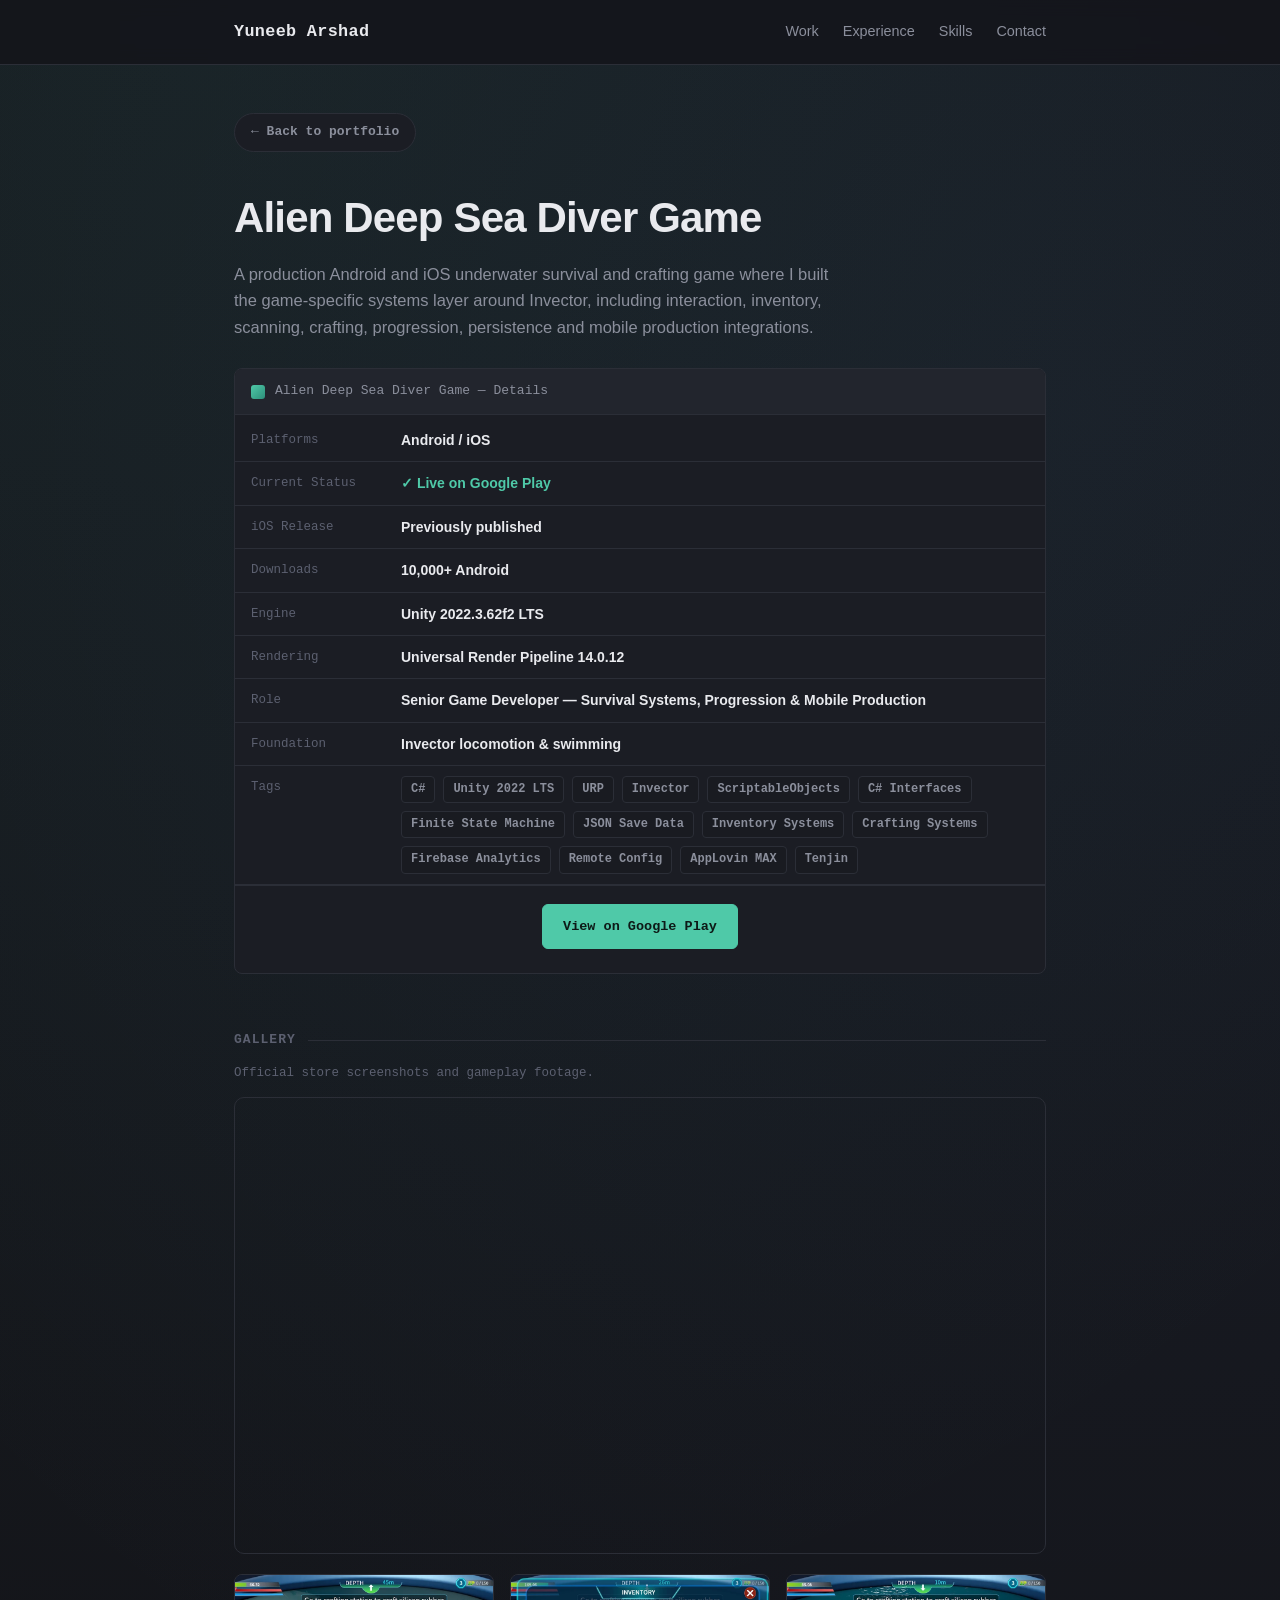
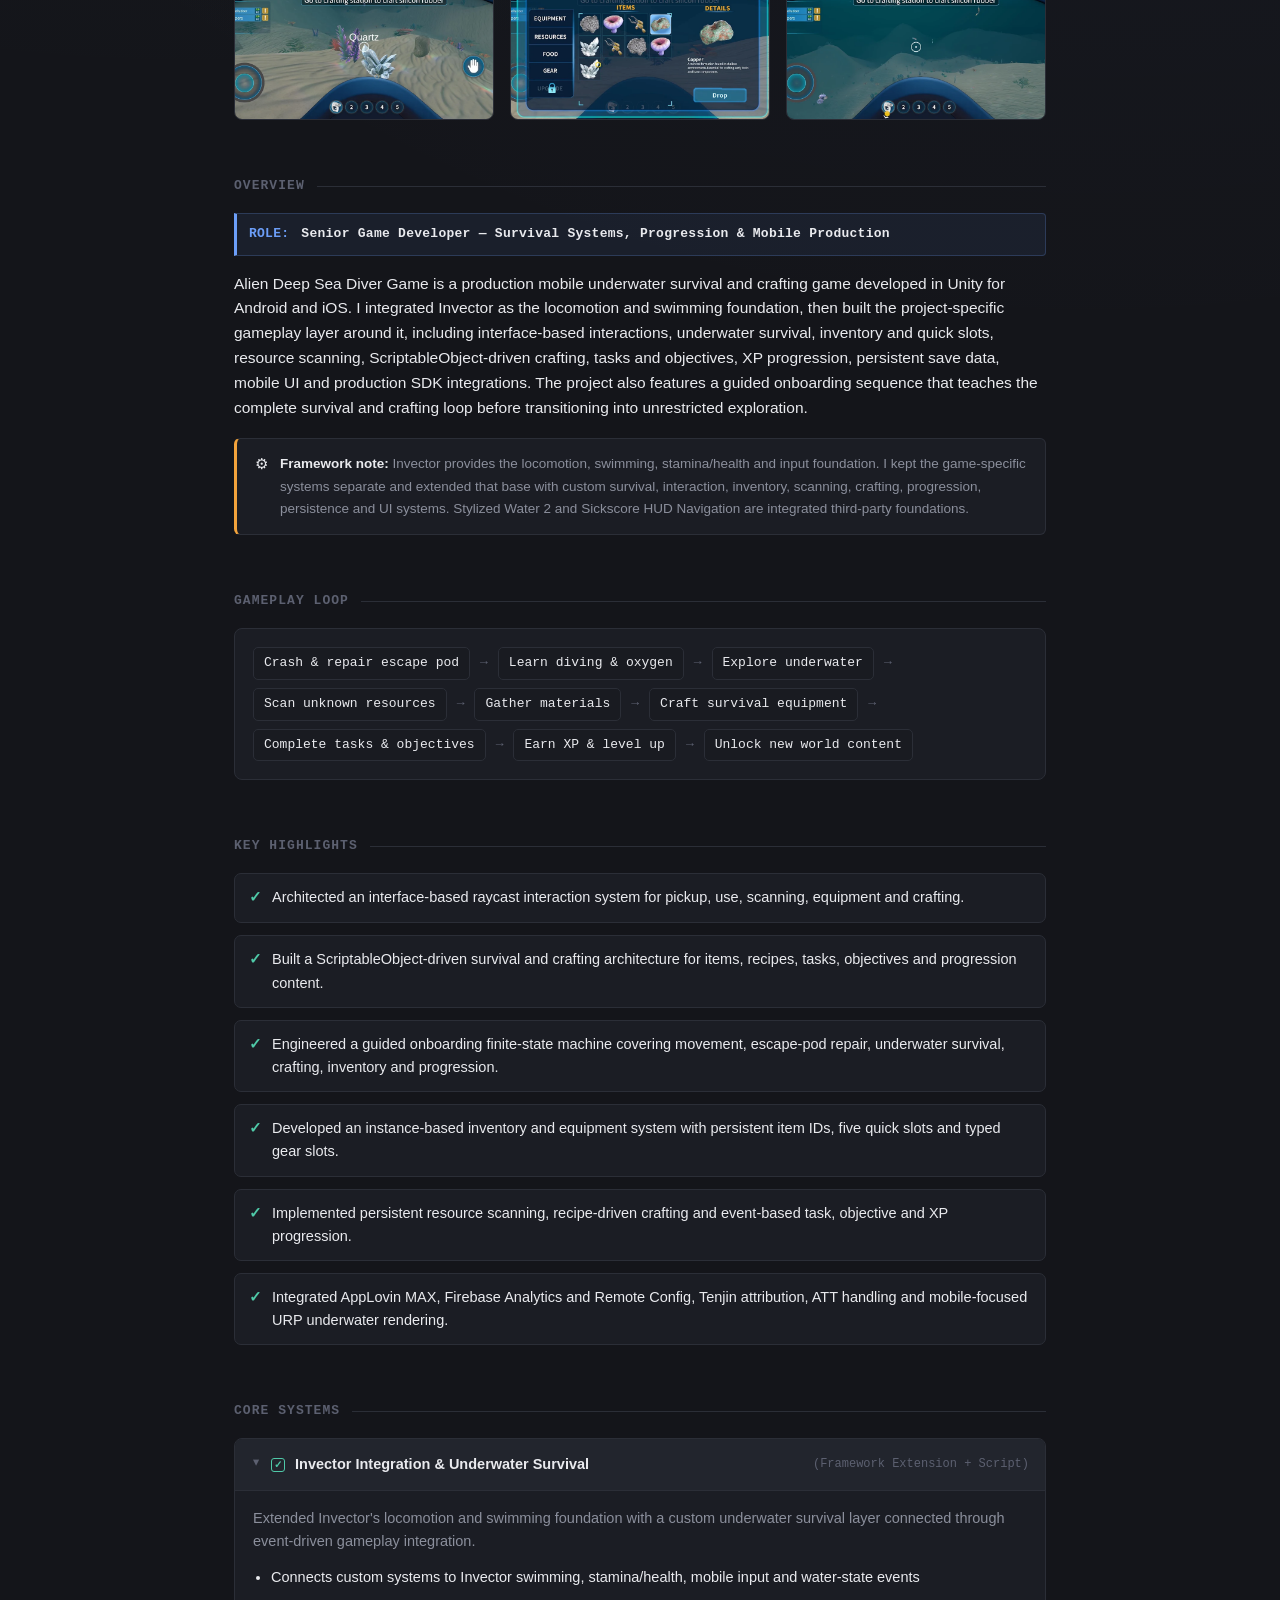
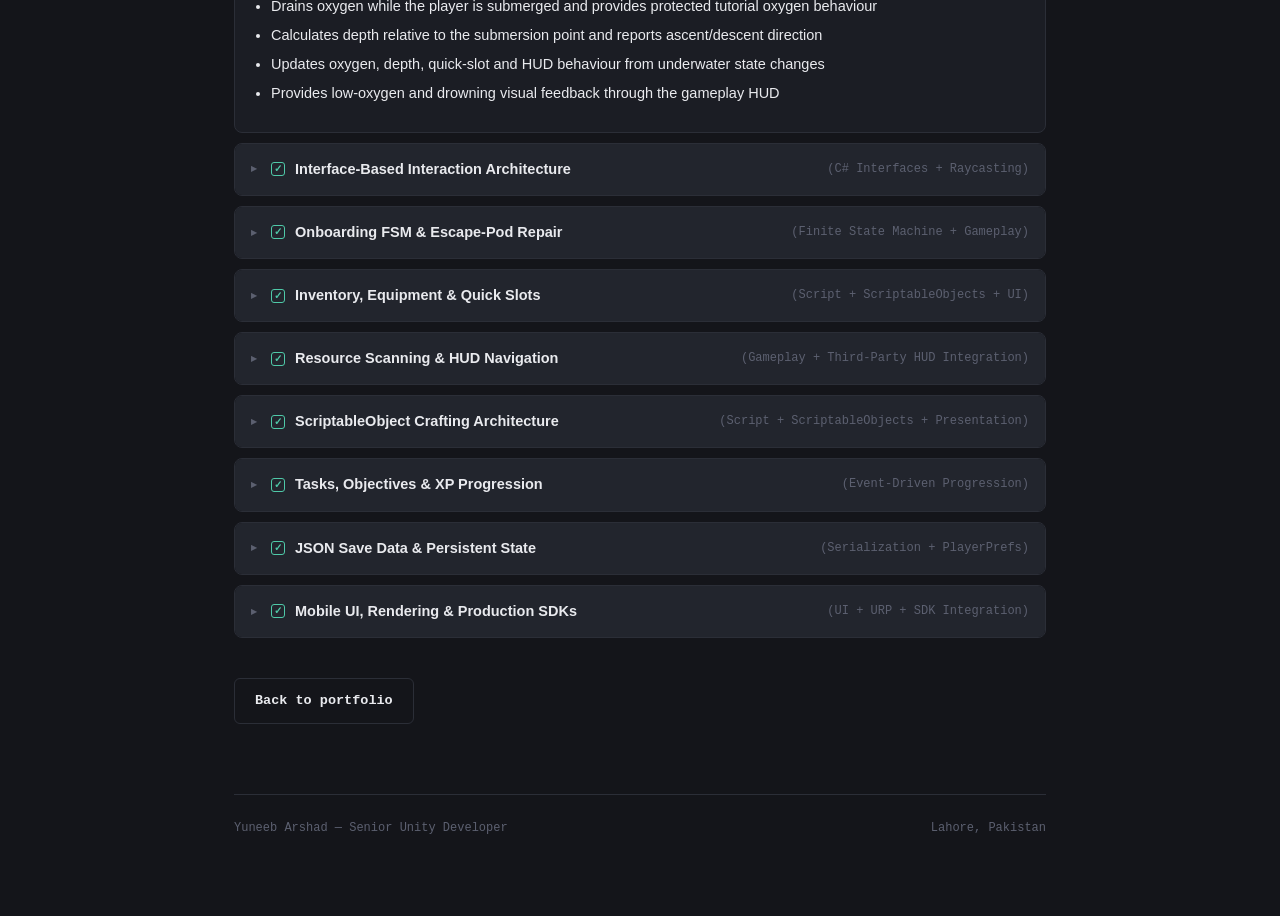
==== commit e2080dac: "Update alien-deep-sea-diver.html" ====
--- a/projects/alien-deep-sea-diver.html
+++ b/projects/alien-deep-sea-diver.html
@@ -3,7 +3,7 @@
 <head>
 <meta charset="utf-8">
 <meta name="viewport" content="width=device-width, initial-scale=1.0">
-<meta name="description" content="Senior Unity Developer case study for Alien Deep Sea Diver Game, covering interface-based interaction architecture, ScriptableObject-driven survival and crafting systems, a 52-state onboarding FSM, inventory, scanning, progression, JSON persistence, mobile rendering and production SDK integrations.">
+<meta name="description" content="Senior Unity Developer case study for Alien Deep Sea Diver Game, covering interface-based interaction architecture, ScriptableObject-driven survival and crafting systems, a structured onboarding FSM, inventory, scanning, progression, JSON persistence, mobile rendering and production SDK integrations.">
 <title>Alien Deep Sea Diver Game — Case Study — Yuneeb Arshad</title>
 <style>
   :root{
@@ -349,7 +349,7 @@
     I integrated Invector as the locomotion and swimming foundation, then built the project-specific gameplay layer around it, including
     interface-based interactions, underwater survival, inventory and quick slots, resource scanning, ScriptableObject-driven crafting,
     tasks and objectives, XP progression, persistent save data, mobile UI and production SDK integrations. The project also features a
-    52-state guided onboarding sequence that teaches the complete survival and crafting loop before transitioning into unrestricted exploration.
+    guided onboarding sequence that teaches the complete survival and crafting loop before transitioning into unrestricted exploration.
   </p>
   <div class="framework-note">
     <span aria-hidden="true" class="framework-note-icon">⚙</span>
@@ -373,7 +373,7 @@
   <ul class="contrib-list">
     <li>Architected an interface-based raycast interaction system for pickup, use, scanning, equipment and crafting.</li>
     <li>Built a ScriptableObject-driven survival and crafting architecture for items, recipes, tasks, objectives and progression content.</li>
-    <li>Engineered a 52-state onboarding finite-state machine covering movement, escape-pod repair, underwater survival, crafting, inventory and progression.</li>
+    <li>Engineered a guided onboarding finite-state machine covering movement, escape-pod repair, underwater survival, crafting, inventory and progression.</li>
     <li>Developed an instance-based inventory and equipment system with persistent item IDs, five quick slots and typed gear slots.</li>
     <li>Implemented persistent resource scanning, recipe-driven crafting and event-based task, objective and XP progression.</li>
     <li>Integrated AppLovin MAX, Firebase Analytics and Remote Config, Tenjin attribution, ATT handling and mobile-focused URP underwater rendering.</li>
@@ -409,9 +409,9 @@
   </details>
 
   <details class="component">
-    <summary><span class="comp-check">✓</span>52-State Onboarding &amp; Escape-Pod Repair<span class="comp-suffix">(Finite State Machine + Gameplay)</span></summary>
-    <div class="component-body">
-      <p>Engineered a 52-state guided onboarding flow that teaches the complete survival loop while temporarily controlling input, UI and environment state.</p>
+    <summary><span class="comp-check">✓</span>Onboarding FSM &amp; Escape-Pod Repair<span class="comp-suffix">(Finite State Machine + Gameplay)</span></summary>
+    <div class="component-body">
+      <p>Engineered a state-driven guided onboarding flow that teaches the complete survival loop while temporarily controlling input, UI and environment state.</p>
       <ul>
         <li>Covers movement, camera control, targeting, oxygen, swimming, gathering, crafting, inventory, quick slots and level progression</li>
         <li>Dynamically attaches focused tutorial helpers and advances through gameplay events and callbacks</li>
